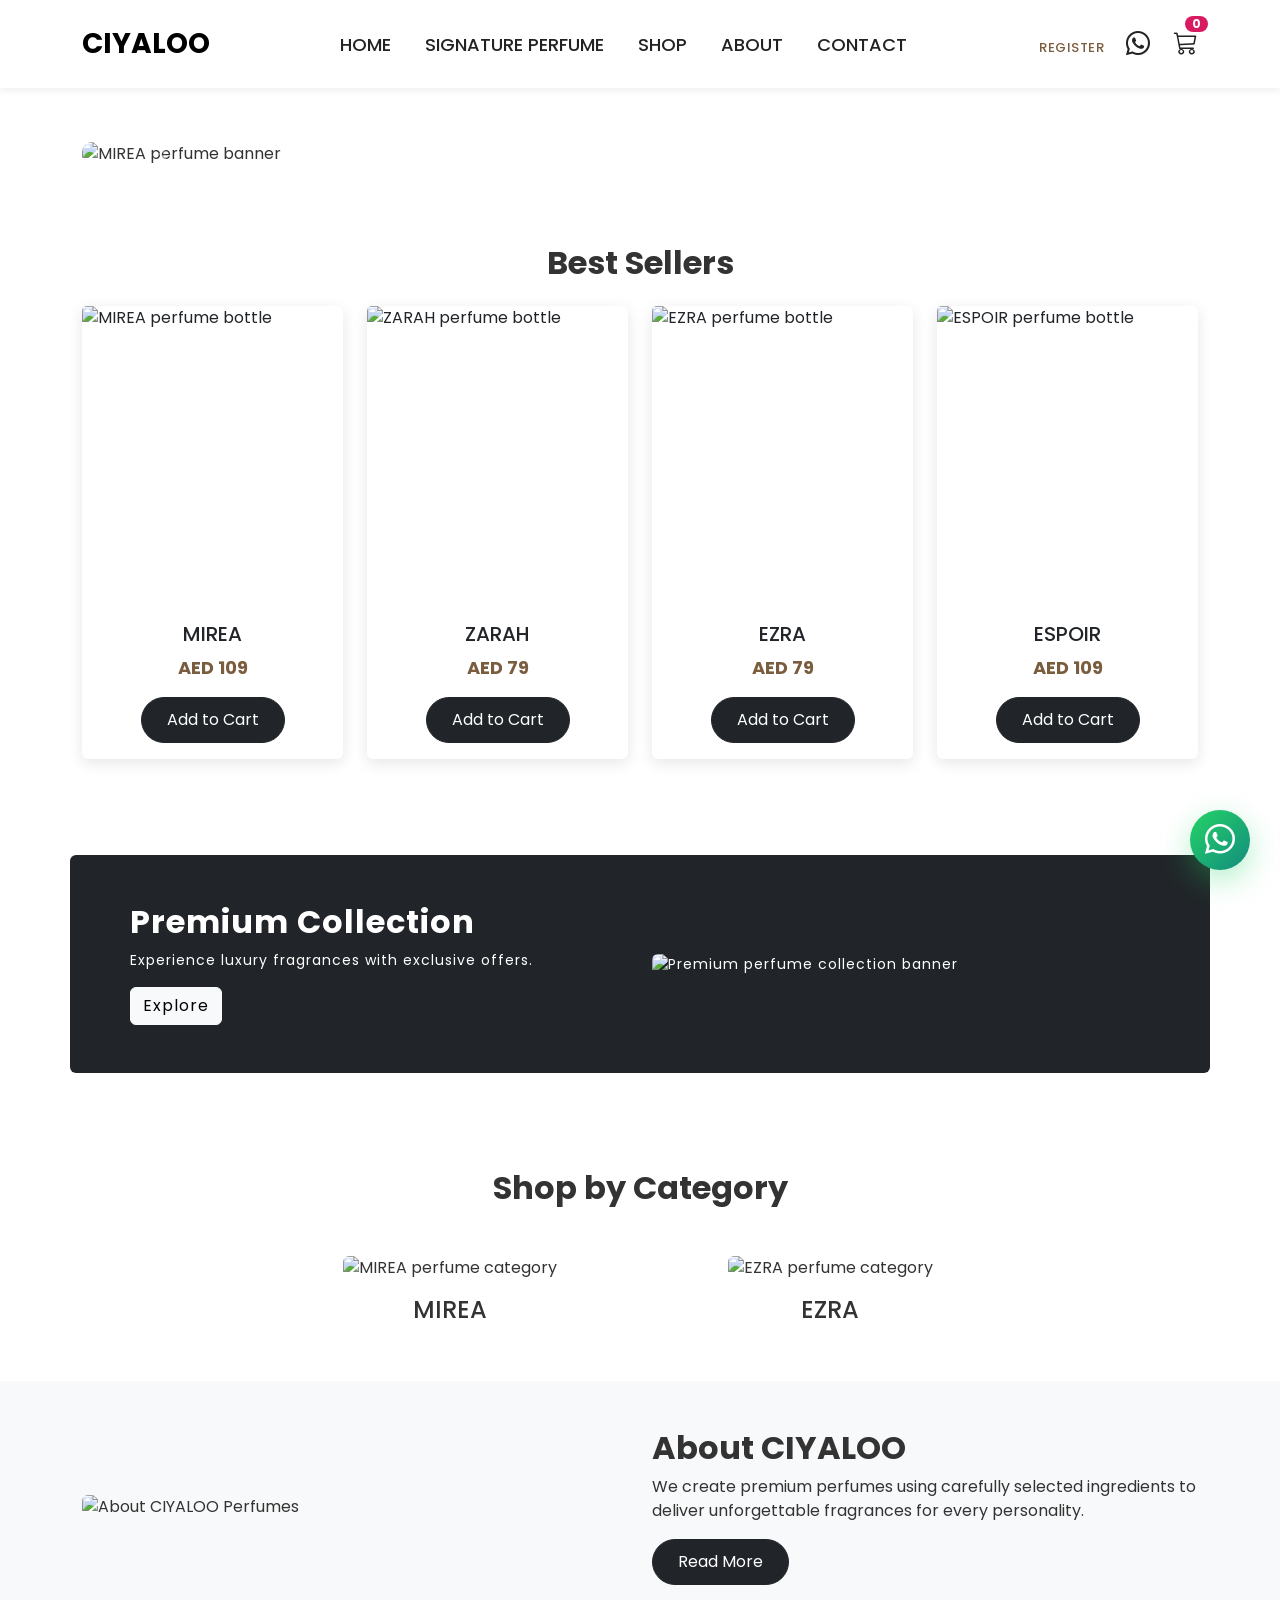
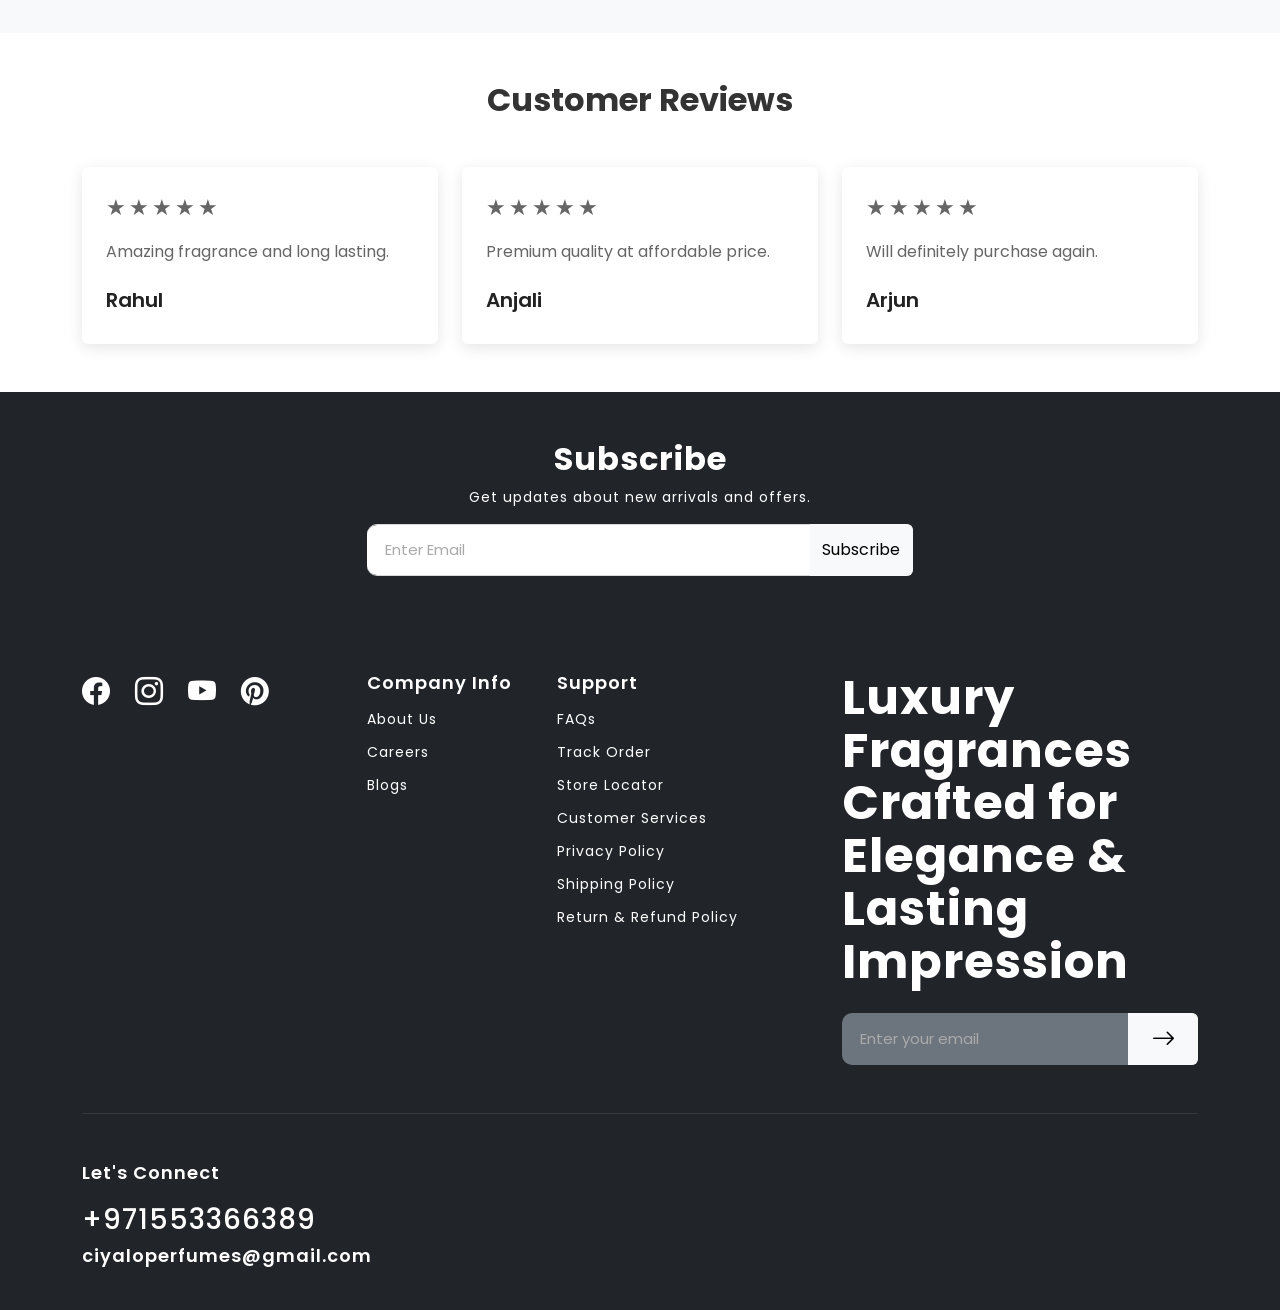
==== index.html @ dbf2726a "Add files via upload" ====
<!DOCTYPE html>
<html lang="en">
<head>
<meta charset="UTF-8">
<meta name="viewport" content="width=device-width, initial-scale=1.0">
<meta name="description" content="CIYALOO premium perfumes—signature fragrances, best sellers, and shop collections online."/>
<title>CIYALOO Website</title>
<link rel="icon" href="favicon.ico">
<link href="https://cdn.jsdelivr.net/npm/bootstrap@5.3.3/dist/css/bootstrap.min.css" rel="stylesheet">
<link rel="stylesheet" href="style.css">
<link rel="stylesheet" href="https://cdn.jsdelivr.net/npm/bootstrap-icons@1.11.3/font/bootstrap-icons.min.css">
</head>
<body>

<!-- Navbar -->
<nav class="navbar navbar-expand-lg bg-white">
    <div class="container">
        <a class="navbar-brand" href="index.html">CIYALOO</a>
        <button class="navbar-toggler" data-bs-toggle="collapse" data-bs-target="#menu" aria-controls="menu" aria-expanded="false" aria-label="Toggle navigation">
            <span class="navbar-toggler-icon"></span>
        </button>
        <div class="collapse navbar-collapse" id="menu">
            <ul class="navbar-nav mx-auto">
                <li class="nav-item"><a class="nav-link" href="#">HOME</a></li>
                <li class="nav-item"><a class="nav-link" href="signature.html">SIGNATURE PERFUME</a></li>
                <li class="nav-item"><a class="nav-link" href="shop.html">SHOP</a></li>
                <li class="nav-item"><a class="nav-link" href="about.html">ABOUT</a></li>
                <li class="nav-item"><a class="nav-link" href="contact.html">CONTACT</a></li>
            </ul>
            <div class="nav-icons">
                <a href="register.html" class="cart-link" aria-label="Register" style="margin-left: 18px; color: #7A5C3E; text-decoration: none; font-size: 13px; font-weight: 500; letter-spacing: 0.5px; text-transform: uppercase;">Register</a>
                <a href="https://wa.me/971553366389?text=Hello%20I%20would%20like%20to%20know%20more." target="_blank" rel="noopener noreferrer" class="cart-link" aria-label="WhatsApp" style="margin-left: 18px; color: #25D366; text-decoration: none;">
                    <i class="bi bi-whatsapp" style="font-size: 24px;"></i>
                </a>
                <a href="cart.html" class="cart-link" aria-label="Cart">
                    <i class="bi bi-cart3"></i>
                    <span class="cart-badge">0</span>
                </a>
            </div>
        </div>
    </div>
</nav>

<!-- Hero Carousel -->
<section class="container mt-4">
    <div id="carouselExampleIndicators" class="carousel slide" data-bs-ride="carousel">
        <div class="carousel-indicators">
            <button type="button" data-bs-target="#carouselExampleIndicators" data-bs-slide-to="0" class="active" aria-current="true" aria-label="Slide 1"></button>
            <button type="button" data-bs-target="#carouselExampleIndicators" data-bs-slide-to="1" aria-label="Slide 2"></button>
            <button type="button" data-bs-target="#carouselExampleIndicators" data-bs-slide-to="2" aria-label="Slide 3"></button>
            <button type="button" data-bs-target="#carouselExampleIndicators" data-bs-slide-to="3" aria-label="Slide 4"></button>
            <button type="button" data-bs-target="#carouselExampleIndicators" data-bs-slide-to="4" aria-label="Slide 5"></button>
        </div>
        <div class="carousel-inner">
            <div class="carousel-item active">
                <img src="css/img/mireabanner.png" class="d-block w-100" alt="MIREA perfume banner">
            </div>
            <div class="carousel-item">
                <img src="css/img/bannerone.jpeg" class="d-block w-100" alt="CIYALOO perfume banner 1">
            </div>
            <div class="carousel-item">
                <img src="css/img/bannertwo.png" class="d-block w-100" alt="CIYALOO perfume banner 2">
            </div>
            <div class="carousel-item">
                <img src="css/img/bannerthree.jpeg" class="d-block w-100" alt="CIYALOO perfume banner 3">
            </div>
            <div class="carousel-item">
                <img src="css/img/banner3.jpeg" class="d-block w-100" alt="CIYALOO perfume banner 4">
            </div>
        </div>
        <button class="carousel-control-prev" type="button" data-bs-target="#carouselExampleIndicators" data-bs-slide="prev">
            <span class="carousel-control-prev-icon" aria-hidden="true"></span>
            <span class="visually-hidden">Previous</span>
        </button>
        <button class="carousel-control-next" type="button" data-bs-target="#carouselExampleIndicators" data-bs-slide="next">
            <span class="carousel-control-next-icon" aria-hidden="true"></span>
            <span class="visually-hidden">Next</span>
        </button>
    </div>
</section>

<!-- Best Sellers -->
<section class="container py-5">
    <h2 class="text-center mb-4">Best Sellers</h2>
    <div class="row g-4">
        <div class="col-md-3">
            <div class="card h-100">
                <img src="css/img/mirea.png" class="card-img-top" alt="MIREA perfume bottle" loading="lazy">
                <div class="card-body text-center">
                    <h5>MIREA</h5>
                    <p class="product-price">AED 109</p>
                    <a href="cart.html" class="btn btn-dark" onclick="addToCart({name:'MIREA', price:109, image:'css/img/mirea.png'}); return true;">Add to Cart</a>
                </div>
            </div>
        </div>
        <div class="col-md-3">
            <div class="card h-100">
                <img src="css/img/zarah.png" class="card-img-top" alt="ZARAH perfume bottle" loading="lazy">
                <div class="card-body text-center">
                    <h5>ZARAH</h5>
                    <p class="product-price">AED 79</p>
                    <a href="cart.html" class="btn btn-dark" onclick="addToCart({name:'ZARAH', price:79, image:'css/img/zarah.png'}); return true;">Add to Cart</a>
                </div>
            </div>
        </div>
        <div class="col-md-3">
            <div class="card h-100">
                <img src="css/img/ezraa.jpeg" class="card-img-top" alt="EZRA perfume bottle" loading="lazy">
                <div class="card-body text-center">
                    <h5>EZRA</h5>
                    <p class="product-price">AED 79</p>
                    <a href="cart.html" class="btn btn-dark" onclick="addToCart({name:'EZRA', price:79, image:'css/img/ezraa.jpeg'}); return true;">Add to Cart</a>
                </div>
            </div>
        </div>
        <div class="col-md-3">
            <div class="card h-100">
                <img src="css/img/espoir.png" class="card-img-top" alt="ESPOIR perfume bottle" loading="lazy">
                <div class="card-body text-center">
                    <h5>ESPOIR</h5>
                    <p class="product-price">AED 109</p>
                    <a href="cart.html" class="btn btn-dark" onclick="addToCart({name:'ESPOIR', price:109, image:'css/img/espoir.png'}); return true;">Add to Cart</a>
                </div>
            </div>
        </div>
    </div>
</section>

<!-- Promotional Banner -->
<section class="container py-5">
    <div class="row bg-dark text-white rounded align-items-center p-4 p-md-5">
        <div class="col-lg-6 mb-3 mb-lg-0">
            <h2>Premium Collection</h2>
            <p>Experience luxury fragrances with exclusive offers.</p>
            <a href="shop.html" class="btn btn-light">Explore</a>
        </div>
        <div class="col-lg-6">
            <img src="css/img/bannerone.jpeg" class="img-fluid rounded" alt="Premium perfume collection banner" loading="lazy">
        </div>
    </div>
</section>

<!-- Shop Category -->
<section class="container py-5">
    <h2 class="text-center mb-5">Shop by Category</h2>
    <div class="row g-4 justify-content-center">
        <div class="col-md-4 col-6">
            <div class="text-center">
                <img src="css/img/MIREA01.png" class="img-fluid rounded" alt="MIREA perfume category" loading="lazy">
                <h4 class="mt-3">MIREA</h4>
            </div>
        </div>
        <div class="col-md-4 col-6">
            <div class="text-center">
                <img src="css/img/ezrabanner.png" class="img-fluid rounded" alt="EZRA perfume category" loading="lazy">
                <h4 class="mt-3">EZRA</h4>
            </div>
        </div>
    </div>
</section>

<!-- About -->
<section class="bg-light py-5">
    <div class="container">
        <div class="row align-items-center">
            <div class="col-lg-6 mb-4 mb-lg-0">
                <img src="css/img/aboutus.png" class="img-fluid rounded" alt="About CIYALOO Perfumes">
            </div>
            <div class="col-lg-6">
                <h2>About CIYALOO</h2>
                <p>We create premium perfumes using carefully selected ingredients to deliver unforgettable fragrances for every personality.</p>
                <a href="about.html" class="btn btn-dark">Read More</a>
            </div>
        </div>
    </div>
</section>

<!-- Reviews -->
<section class="container py-5">
    <h2 class="text-center mb-5">Customer Reviews</h2>
    <div class="row g-4">
        <div class="col-md-4">
            <div class="card p-4 h-100">
                <p class="stars" aria-label="5 stars">★★★★★</p>
                <p class="mt-3">Amazing fragrance and long lasting.</p>
                <h5 class="review-author">Rahul</h5>
            </div>
        </div>
        <div class="col-md-4">
            <div class="card p-4 h-100">
                <p class="stars" aria-label="5 stars">★★★★★</p>
                <p class="mt-3">Premium quality at affordable price.</p>
                <h5 class="review-author">Anjali</h5>
            </div>
        </div>
        <div class="col-md-4">
            <div class="card p-4 h-100">
                <p class="stars" aria-label="5 stars">★★★★★</p>
                <p class="mt-3">Will definitely purchase again.</p>
                <h5 class="review-author">Arjun</h5>
            </div>
        </div>
    </div>
</section>

<!-- Newsletter -->
<section class="bg-dark text-white py-5">
    <div class="container text-center">
        <h2>Subscribe</h2>
        <p>Get updates about new arrivals and offers.</p>
        <div class="row justify-content-center">
            <div class="col-md-6">
                <div class="input-group">
                    <input type="email" class="form-control" placeholder="Enter Email" aria-label="Email for newsletter">
                    <button class="btn btn-light" type="button">Subscribe</button>
                </div>
            </div>
        </div>
    </div>
</section>

<!-- Footer -->
<footer class="bg-dark text-white pt-5 pb-4">
    <div class="container">
      <div class="row">
        <div class="col-lg-3 mb-4">
          <div class="fs-3">
            <i class="bi bi-facebook me-3"></i>
            <i class="bi bi-instagram me-3"></i>
            <i class="bi bi-youtube me-3"></i>
            <i class="bi bi-pinterest"></i>
          </div>
        </div>

        <div class="col-lg-2 mb-4">
          <h4 class="mb-3">Company Info</h4>
          <ul class="list-unstyled">
            <li><a href="about.html" class="footer-link">About Us</a></li>
            <li><a href="#" class="footer-link">Careers</a></li>
            <li><a href="#" class="footer-link">Blogs</a></li>
          </ul>
        </div>

        <div class="col-lg-3 mb-4">
          <h4 class="mb-3">Support</h4>
          <ul class="list-unstyled">
            <li><a href="#" class="footer-link">FAQs</a></li>
            <li><a href="#" class="footer-link">Track Order</a></li>
            <li><a href="#" class="footer-link">Store Locator</a></li>
            <li><a href="#" class="footer-link">Customer Services</a></li>
            <li><a href="#" class="footer-link">Privacy Policy</a></li>
            <li><a href="#" class="footer-link">Shipping Policy</a></li>
            <li><a href="#" class="footer-link">Return & Refund Policy</a></li>
          </ul>
        </div>

        <div class="col-lg-4">
          <h1 class="fw-bold mb-4">Luxury Fragrances<br>Crafted for Elegance & Lasting Impression</h1>
          <div class="input-group">
            <input type="email" class="form-control bg-secondary border-0 text-white" placeholder="Enter your email">
            <button class="btn btn-light"><i class="bi bi-arrow-right"></i></button>
          </div>
        </div>
      </div>

      <hr class="border-secondary my-5">
      <div class="row">
        <div class="col-lg-6">
          <h4>Let's Connect</h4>
          <h3 class="mt-3">+971553366389</h3>
          <h4>ciyaloperfumes@gmail.com</h4>
        </div>
      </div>

    </div>
  </footer>
  <!-- Floating WhatsApp Button -->
<a href="https://wa.me/971553366389?text=Hello%20I%20would%20like%20to%20know%20more." target="_blank" rel="noopener noreferrer" class="whatsapp-float" aria-label="Chat on WhatsApp">
    <i class="bi bi-whatsapp"></i>
</a>

<script src="https://cdn.jsdelivr.net/npm/bootstrap@5.3.3/dist/js/bootstrap.bundle.min.js"></script>
<script src="cart.js"></script>
</body>
</html>
---- style.css ----
/* Google Font */

@import url('https://fonts.googleapis.com/css2?family=Playfair+Display:wght@500;600&family=Inter:wght@300;400;500;600&family=Poppins:wght@300;400;500;600;700&display=swap');

*{
    margin:0;
    padding:0;
    box-sizing:border-box;
    font-family:'Poppins',sans-serif;
}

body{
    background:#ffffff;
    color:#333;
    overflow-x: hidden;
}

/* Top Bar */

.bg-dark{
    letter-spacing:1px;
    font-size:14px;
}

/* Navbar */

/* Navbar */
.navbar{
    background: #fff;
    padding: 18px 40px;
    box-shadow: 0 2px 8px rgba(0,0,0,0.08);
}

/* Logo */
.navbar-brand{
    font-size: 28px;
    font-weight: 700;
    color: #000;
}

/* Navigation Links */
.navbar-nav{
    gap: 18px;
}

.nav-link{
    color: #222 !important;
    font-size: 18px;
    font-weight: 500;
    text-transform: uppercase;
    transition: 0.3s;
}

.nav-link:hover{
    color: #d81b60 !important;
}

.nav-link.active{
    color: #d81b60 !important;
}

/* Navbar Icons */
.nav-icons i{
    font-size: 24px;
    color: #222;
    cursor: pointer;
    transition: 0.3s;
}

.nav-icons i:hover{
    color: #d81b60;
}

.cart-link{
    position: relative;
    display: inline-flex;
    align-items: center;
    margin-left: 20px;
    color: #222;
    text-decoration: none;
}

.cart-link i{
    margin: 0;
}

.cart-badge{
    position: absolute;
    top: -10px;
    right: -10px;
    background: #d81b60;
    color: #fff;
    border-radius: 999px;
    font-size: 12px;
    padding: 2px 7px;
    line-height: 1;
    font-weight: 700;
}


/* Hero */

section{
    padding-top:30px;
    padding-bottom:30px;
}

.display-4{
    font-weight:700;
}

.btn-dark{
    border-radius:30px;
    padding:10px 25px;
}

.btn-dark:hover{
    transform:scale(1.05);
    transition:.3s;
}

/* Cards */

.card{
    border:none;
    box-shadow:0 4px 15px rgba(0,0,0,.1);
    transition:.3s;
}

.card:hover{
    transform:translateY(-8px);
}

.card img{
    height:300px;
    object-fit:cover;
}

.card-title{
    font-weight:600;
}

.card-body p{
    font-size:18px;
    font-weight:bold;
}

.card-body .product-price {
    font-size: 18px;
    font-weight: 700;
    color: #7A5C3E;
}

/* Banner */

.bg-dark.rounded{
    overflow:hidden;
}

/* Categories */

section img{
    width:100%;
    border-radius:10px;
}

h2{
    font-weight:700;
}

/* Reviews */
.stars {
    font-size: 22px;
    color: #f4b400;
    letter-spacing: 3px;
    margin: 0;
}

.review-author {
    font-weight: 600;
    color: #222;
    margin-top: 8px;
}

/* About */

.bg-light{
    background:#f8f9fa !important;
}

/* Reviews */

.card p{
    color:#666;
}

/* Newsletter */

input[type=email]{
    max-width:500px;
}

/* Footer */

footer{
    background:#1b1b1b;
}

.footer-link{
    color:#fff;
    text-decoration:none;
    display:block;
    margin-bottom:12px;
    transition:.3s;
    font-size: 14px;
}

.footer-link:hover{
    color:#d4af37;
}

footer h1{
    font-size:48px;
    line-height:1.1;
}

footer input{
    height:60px;
    background:#2a2a2a !important;
    color:#fff !important;
}

footer input::placeholder{
    color:#bfbfbf;
}

footer .btn{
    width:70px;
    font-size:24px;
}

footer i{
    cursor:pointer;
    transition:.3s;
}

footer i:hover{
    color:#d4af37;
}

footer h4 {
    font-size: 18px;
    font-weight: 600;
    margin-bottom: 20px !important;
}

.footer-tagline {
    font-size: 36px !important;
    line-height: 1.2 !important;
}

@media(max-width:768px){

footer h1{
    font-size:30px;
}

}

/* Auth Pages Dark Theme */

.auth-page{
    background-color: #1e1e22;
    color: #e0e0e0;
    font-family: 'Poppins', sans-serif;
    min-height: 100vh;
    display: flex;
    flex-direction: column;
}

.auth-page .navbar{
    background: #252529;
    padding: 16px 0;
    box-shadow: none;
    border-bottom: 1px solid #333;
}

.auth-page .navbar-brand{
    font-size: 24px;
    font-weight: 700;
    color: #fff !important;
    letter-spacing: 1px;
}

.auth-page .nav-link{
    color: #bbb !important;
    font-size: 14px;
    font-weight: 500;
    letter-spacing: 0.5px;
    padding: 8px 16px;
    border-radius: 8px;
    transition: all 0.3s ease;
}

.auth-page .nav-link:hover{
    color: #1FD5C1 !important;
    background: rgba(31, 213, 193, 0.08);
}

.auth-page .nav-link.active{
    color: #1FD5C1 !important;
    background: rgba(31, 213, 193, 0.12);
}

.auth-main{
    flex: 1;
    display: flex;
    align-items: center;
    justify-content: center;
    padding: 60px 20px;
}

.auth-card{
    background: #252529;
    border-radius: 18px;
    padding: 40px;
    width: 100%;
    max-width: 440px;
    box-shadow: 0 10px 40px rgba(0,0,0,0.3);
    border: 1px solid #333;
}

.auth-card h2{
    font-size: 28px;
    font-weight: 600;
    color: #fff;
    margin-bottom: 8px;
}

.auth-subtitle{
    font-size: 14px;
    color: #999;
    margin-bottom: 28px;
    font-weight: 300;
}

.auth-form .form-label{
    font-size: 13px;
    font-weight: 500;
    color: #bbb;
    margin-bottom: 8px;
    letter-spacing: 0.3px;
}

.auth-form .form-control{
    background: #1e1e22;
    border: 1px solid #333;
    color: #fff;
    border-radius: 10px;
    padding: 12px 16px;
    font-size: 14px;
    transition: all 0.3s ease;
}

.auth-form .form-control:focus{
    background: #1e1e22;
    border-color: #1FD5C1;
    box-shadow: 0 0 0 3px rgba(31, 213, 193, 0.15);
    color: #fff;
}

.auth-form .form-control::placeholder{
    color: #666;
}

.auth-form .form-check-input{
    background: #1e1e22;
    border: 1px solid #333;
}

.auth-form .form-check-input:checked{
    background: #1FD5C1;
    border-color: #1FD5C1;
}

.auth-form .form-check-label{
    font-size: 13px;
    color: #bbb;
}

.auth-link{
    color: #1FD5C1;
    text-decoration: none;
    font-size: 13px;
    font-weight: 500;
    transition: color 0.3s ease;
}

.auth-link:hover{
    color: #17b3a5;
    color: #1FD5C1;
}

.auth-btn{
    display: block;
    width: 100%;
    padding: 14px;
    background: #1FD5C1;
    color: #1e1e22;
    border: none;
    border-radius: 10px;
    font-family: 'Poppins', sans-serif;
    font-size: 15px;
    font-weight: 600;
    letter-spacing: 0.5px;
    text-align: center;
    text-decoration: none;
    transition: all 0.3s ease;
    margin-top: 20px;
}

.auth-btn:hover{
    background: #17b3a5;
    color: #1e1e22;
    transform: translateY(-1px);
    box-shadow: 0 4px 15px rgba(31, 213, 193, 0.3);
}

.auth-divider{
    display: flex;
    align-items: center;
    margin: 24px 0;
    color: #555;
    font-size: 12px;
    text-transform: uppercase;
    letter-spacing: 1px;
}

.auth-divider::before,
.auth-divider::after{
    content: '';
    flex: 1;
    height: 1px;
    background: #333;
}

.auth-divider span{
    padding: 0 16px;
}

.verify-box{
    background: #1e1e22;
    border: 1px solid #333;
    border-radius: 10px;
    padding: 16px;
    display: flex;
    align-items: center;
    gap: 12px;
    margin-bottom: 20px;
}

.verify-box input[type="checkbox"]{
    width: 20px;
    height: 20px;
    accent-color: #1FD5C1;
    cursor: pointer;
    flex-shrink: 0;
}

.verify-box label{
    font-size: 13px;
    color: #ccc;
    cursor: pointer;
    margin: 0;
}

.verify-loading{
    font-size: 11px;
    color: #777;
    margin-top: 6px;
    padding-left: 32px;
}

.auth-footer{
    background: #1e1e22;
    padding: 20px 0;
    text-align: center;
    border-top: 1px solid #333;
}

.auth-footer p{
    font-size: 13px;
    color: #666;
    margin: 0;
}

.auth-footer a{
    color: #1FD5C1;
    text-decoration: none;
    transition: color 0.3s ease;
}

.auth-footer a:hover{
    color: #17b3a5;
}

@media (max-width: 576px) {
    .auth-card{
        padding: 28px 24px;
    }

    .auth-card h2{
        font-size: 24px;
    }
}

/* ======================
   PAGE
====================== */

:root{
    --primary:#7A5C3E;
    --gold:#C5B37A;
    --gold-hover:#B29F64;
    --text:#222;
    --gray:#777;
    --border:#D8D8D8;
    --white:#fff;
}

.register-page{
    font-family:'Poppins',sans-serif;
    background:#fff;
    color:var(--text);
    min-height:100vh;
    display:flex;
    flex-direction:column;
}

/* ======================
   NAVBAR
====================== */

.register-page .navbar{
    background:#fff;
    padding:18px 0;
    border-bottom:1px solid #f2f2f2;
}

.register-page .navbar-brand{
    font-family:'Playfair Display',serif;
    font-size:28px;
    letter-spacing:3px;
    color:var(--primary);
}

.register-page .nav-link{
    color:#666;
    font-size:14px;
    letter-spacing:1px;
    margin:0 15px;
}

.register-page .nav-link:hover,
.register-page .nav-link.active{
    color:var(--primary);
}

/* ==========================
   REGISTER PAGE - CIYALOO
   ========================== */

.login-text{
    font-size:14px;
    color:#777;
    margin:0;
}

/* ==========================
   NAVBAR
   ========================== */

.register-page .navbar{
    background:#ffffff;
    border-bottom:1px solid #ececec;
    padding:16px 0;
}

.register-page .navbar-brand{
    font-family:'Playfair Display',serif;
    font-size:30px;
    font-weight:700;
    color:#111;
    letter-spacing:2px;
}

.register-page .navbar-brand:hover{
    color:#111;
}

.register-page .nav-link{
    color:#555;
    font-weight:500;
    margin:0 12px;
    transition:.3s;
}

.register-page .nav-link:hover,
.register-page .nav-link.active{
    color:#b8860b;
}

/* ==========================
   MAIN
========================== */

.register-main{
    flex:1;
    display:flex;
    justify-content:center;
    align-items:center;
    padding:40px 20px;
    background:#4f6ef7;
}

/* ==========================
   REGISTER CARD / SPLIT
   ========================== */

.register-card{
    width:100%;
    max-width:1000px;
    background:#fff;
    border-radius:16px;
    box-shadow:0 10px 35px rgba(0,0,0,.12);
    overflow:hidden;
}

.register-split{
    display:grid;
    grid-template-columns:1fr 1.1fr;
}

/* ==========================
    FORM
   ========================== */

.form-label{
    font-size:14px;
    font-weight:600;
    margin-bottom:8px;
    color:#444;
}

.form-control,
.form-select{
    height:52px;
    border-radius:10px;
    border:1px solid #d9d9d9;
    font-size:15px;
    padding:0 18px;
    transition:.3s;
    box-shadow:none;
}

.form-control:focus,
.form-select:focus{
    border-color:#b8860b;
    box-shadow:0 0 0 .18rem rgba(184,134,11,.15);
}

.form-control::placeholder{
    color:#aaa;
}

/* ==========================
   CHECKBOX
========================== */

.form-check{
    display:flex;
    align-items:center;
    gap:10px;
}

.form-check-input{
    width:18px;
    height:18px;
    cursor:pointer;
}

.form-check-input:checked{
    background:#b8860b;
    border-color:#b8860b;
}

.form-check-label{
    font-size:14px;
    color:#666;
}

/* ==========================
   LINKS
========================== */

.register-link{
    color:#b8860b;
    text-decoration:none;
    font-weight:600;
}

.register-link:hover{
    text-decoration:underline;
}

/* ==========================
   RESPONSIVE
   ========================== */

@media(max-width:768px){

    .navbar-nav{
        text-align:center;
        margin-top:15px;
    }

    .nav-link{
        margin:8px 0;
    }
}

@media(max-width:576px){

    .form-control{
        height:48px;
    }
}

/* ======================
   REGISTER UI UPDATES
   ====================== */

.input-group-text{
    background:#fff;
    border:1px solid #ddd;
    color:#b8860b;
    min-width:55px;
    justify-content:center;
}

.input-group .form-control{
    border-left:none;
}

.input-group .btn{
    border-left:none;
}

.divider{
    margin:30px 0;
    text-align:center;
    position:relative;
}

.divider::before{
    content:"";
    position:absolute;
    left:0;
    top:50%;
    width:100%;
    height:1px;
    background:#ddd;
}

.divider span{
    position:relative;
    background:#fff;
    padding:0 20px;
    color:#777;
}

.register-card{
    animation:fadeUp .8s ease;
}

@keyframes fadeUp{

    from{
        opacity:0;
        transform:translateY(40px);
    }

    to{
        opacity:1;
        transform:translateY(0);
    }

}

/* ==========================
   REGISTER SPLIT LAYOUT
   ========================== */

.register-split{
    max-width:1000px;
    display:grid;
    grid-template-columns:1fr 1.1fr;
    overflow:hidden;
    padding:0;
    animation:fadeUp .8s ease;
}

.register-image{
    position:relative;
    display:none;
    background:#111;
}

.register-image img{
    width:100%;
    height:100%;
    object-fit:cover;
    opacity:.85;
}

.register-image-overlay{
    position:absolute;
    inset:auto 0 0 0;
    padding:35px;
    color:#fff;
    background:linear-gradient(to top,rgba(0,0,0,.75),transparent);
}

.register-image-overlay h3{
    font-family:'Playfair Display',serif;
    font-weight:700;
    margin-bottom:8px;
}

.register-image-overlay p{
    font-size:14px;
    color:#e6e6e6;
    margin:0;
}

.register-form-side{
    padding:40px;
}

/* ==========================
   HEADER
   ========================== */

.register-header{
    text-align:center;
    margin-bottom:25px;
}

.register-title{
    font-family:'Playfair Display',serif;
    font-size:32px;
    font-weight:700;
    color:#111;
    margin:10px 0 6px;
}

.register-subtitle{
    color:#777;
    font-size:14px;
    margin:0;
}

/* ==========================
   BENEFITS CARD
   ========================== */

.benefits-card{
    background:linear-gradient(135deg,#fbf7ef,#f3ead8);
    border:1px solid #e7dcc4;
    border-radius:14px;
    padding:18px 20px;
    margin-bottom:24px;
}

.benefits-card h4{
    font-family:'Playfair Display',serif;
    font-size:18px;
    color:#8a6d3b;
    margin-bottom:12px;
}

.benefits-list{
    list-style:none;
    margin:0;
    padding:0;
}

.benefits-list li{
    font-size:13.5px;
    color:#5a4a2f;
    padding:5px 0;
    display:flex;
    align-items:center;
    gap:10px;
}

.benefits-list i{
    color:#b8860b;
    font-size:16px;
}

/* ==========================
   COUNTRY CODE SELECT
   ========================== */

.field-feedback{
    display:none;
    font-size:12px;
    color:#dc3545;
    margin-top:6px;
}

.country-code{
    max-width:120px;
    border-right:none;
    border-top-right-radius:0;
    border-bottom-right-radius:0;
}

/* ==========================
   PASSWORD STRENGTH METER
   ========================== */

.password-strength{
    width:100%;
    height:6px;
    background:#ececec;
    border-radius:20px;
    overflow:hidden;
}

.strength-bar{
    width:0;
    height:100%;
    border-radius:20px;
    background:#dc3545;
    transition:width .3s ease,background .3s ease;
}

/* pure-CSS strength hint based on length (visual only) */
#password:not(:placeholder-shown){
    /* placeholder for JS-free hint; strength handled via inline meter */
}

/* ==========================
   SECURE SSL BADGE
   ========================== */

.secure-box{
    margin-top:20px;
    text-align:center;
    color:#666;
    font-size:13px;
}

.secure-box i{
    color:#28a745;
    margin-right:6px;
}

/* ==========================
   SOCIAL LOGIN
   ========================== */

.social-login{
    display:flex;
    flex-direction:column;
    gap:12px;
}

.social-btn{
    border:1px solid #ddd;
    padding:12px;
    font-weight:600;
    background:#fff;
    transition:.3s;
}

.social-btn:hover{
    background:#111;
    color:#fff;
    border-color:#111;
}

.social-btn i{
    margin-right:10px;
}

/* ==========================
   FLOATING WHATSAPP BUTTON
   ========================== */

.whatsapp-float {
    position: fixed;
    bottom: 30px;
    right: 30px;
    width: 60px;
    height: 60px;
    background: linear-gradient(135deg, #25D366 0%, #128C7E 100%);
    color: #fff;
    border-radius: 50%;
    text-decoration: none;
    display: flex;
    align-items: center;
    justify-content: center;
    font-size: 28px;
    box-shadow: 0 10px 30px rgba(37, 211, 102, 0.35);
    z-index: 9999;
    cursor: pointer;
    transition: all 0.3s ease;
    animation: whatsappPulse 2.5s ease-in-out infinite;
}

.whatsapp-float:hover {
    transform: scale(1.08) translateY(-4px);
    box-shadow: 0 15px 40px rgba(37, 211, 102, 0.5);
    color: #fff;
}

.whatsapp-float i {
    font-size: 30px;
    line-height: 1;
}

@keyframes whatsappPulse {
    0%, 100% {
        transform: scale(1);
        box-shadow: 0 10px 30px rgba(37, 211, 102, 0.35);
    }
    50% {
        transform: scale(1.06);
        box-shadow: 0 12px 35px rgba(37, 211, 102, 0.5);
    }
}

@media (max-width: 576px) {
    .whatsapp-float {
        bottom: 20px;
        right: 20px;
        width: 52px;
        height: 52px;
        font-size: 24px;
    }
    .whatsapp-float i {
        font-size: 26px;
    }
}

/* ==========================
   RESPONSIVE - TABLET
   ========================== */
@media (max-width: 768px) {
    .navbar {
        padding: 12px 16px;
    }
    .navbar-brand {
        font-size: 22px;
    }
    .nav-link {
        font-size: 14px;
        text-align: center;
        padding: 8px 0 !important;
    }
    .navbar-nav {
        gap: 0;
        margin-top: 10px;
        width: 100%;
    }
    .navbar-nav .nav-item {
        width: 100%;
        text-align: center;
    }
    .nav-icons {
        display: flex;
        justify-content: center;
        align-items: center;
        margin-top: 10px;
        gap: 6px;
        flex-wrap: wrap;
    }
    .nav-icons .cart-link {
        margin-left: 12px;
    }
    footer h1 {
        font-size: 30px;
    }
    .footer-tagline {
        font-size: 24px !important;
    }
    footer .input-group {
        flex-wrap: nowrap;
    }
    .card img {
        height: 220px;
    }
}

/* ==========================
   RESPONSIVE - MOBILE
   ========================== */
@media (max-width: 576px) {
    .navbar {
        padding: 10px 12px;
    }
    .navbar-brand {
        font-size: 20px;
    }
    .nav-link {
        font-size: 13px;
    }
    .nav-icons .cart-link {
        margin-left: 8px;
    }
    .nav-icons i {
        font-size: 20px;
    }
    section {
        padding-top: 20px;
        padding-bottom: 20px;
    }
    h2 {
        font-size: 24px;
    }
    .card img {
        height: 200px;
    }
    .card-body h5 {
        font-size: 16px;
    }
    .btn-dark {
        padding: 8px 18px;
        font-size: 13px;
    }
    footer h4 {
        font-size: 16px;
    }
    footer .footer-link {
        font-size: 13px;
        margin-bottom: 8px;
    }
    .footer-tagline {
        font-size: 20px !important;
    }
    footer input {
        height: 50px;
    }
    footer .btn {
        width: 56px;
        font-size: 20px;
    }
}

/* ==========================
   RESPONSIVE - SMALL MOBILE
   ========================== */
@media (max-width: 400px) {
    .navbar-brand {
        font-size: 17px;
    }
    .card img {
        height: 160px;
    }
    .card-body {
        padding: 12px !important;
    }
    .card-body h5 {
        font-size: 14px;
    }
    .card-body .product-price {
        font-size: 15px;
    }
}
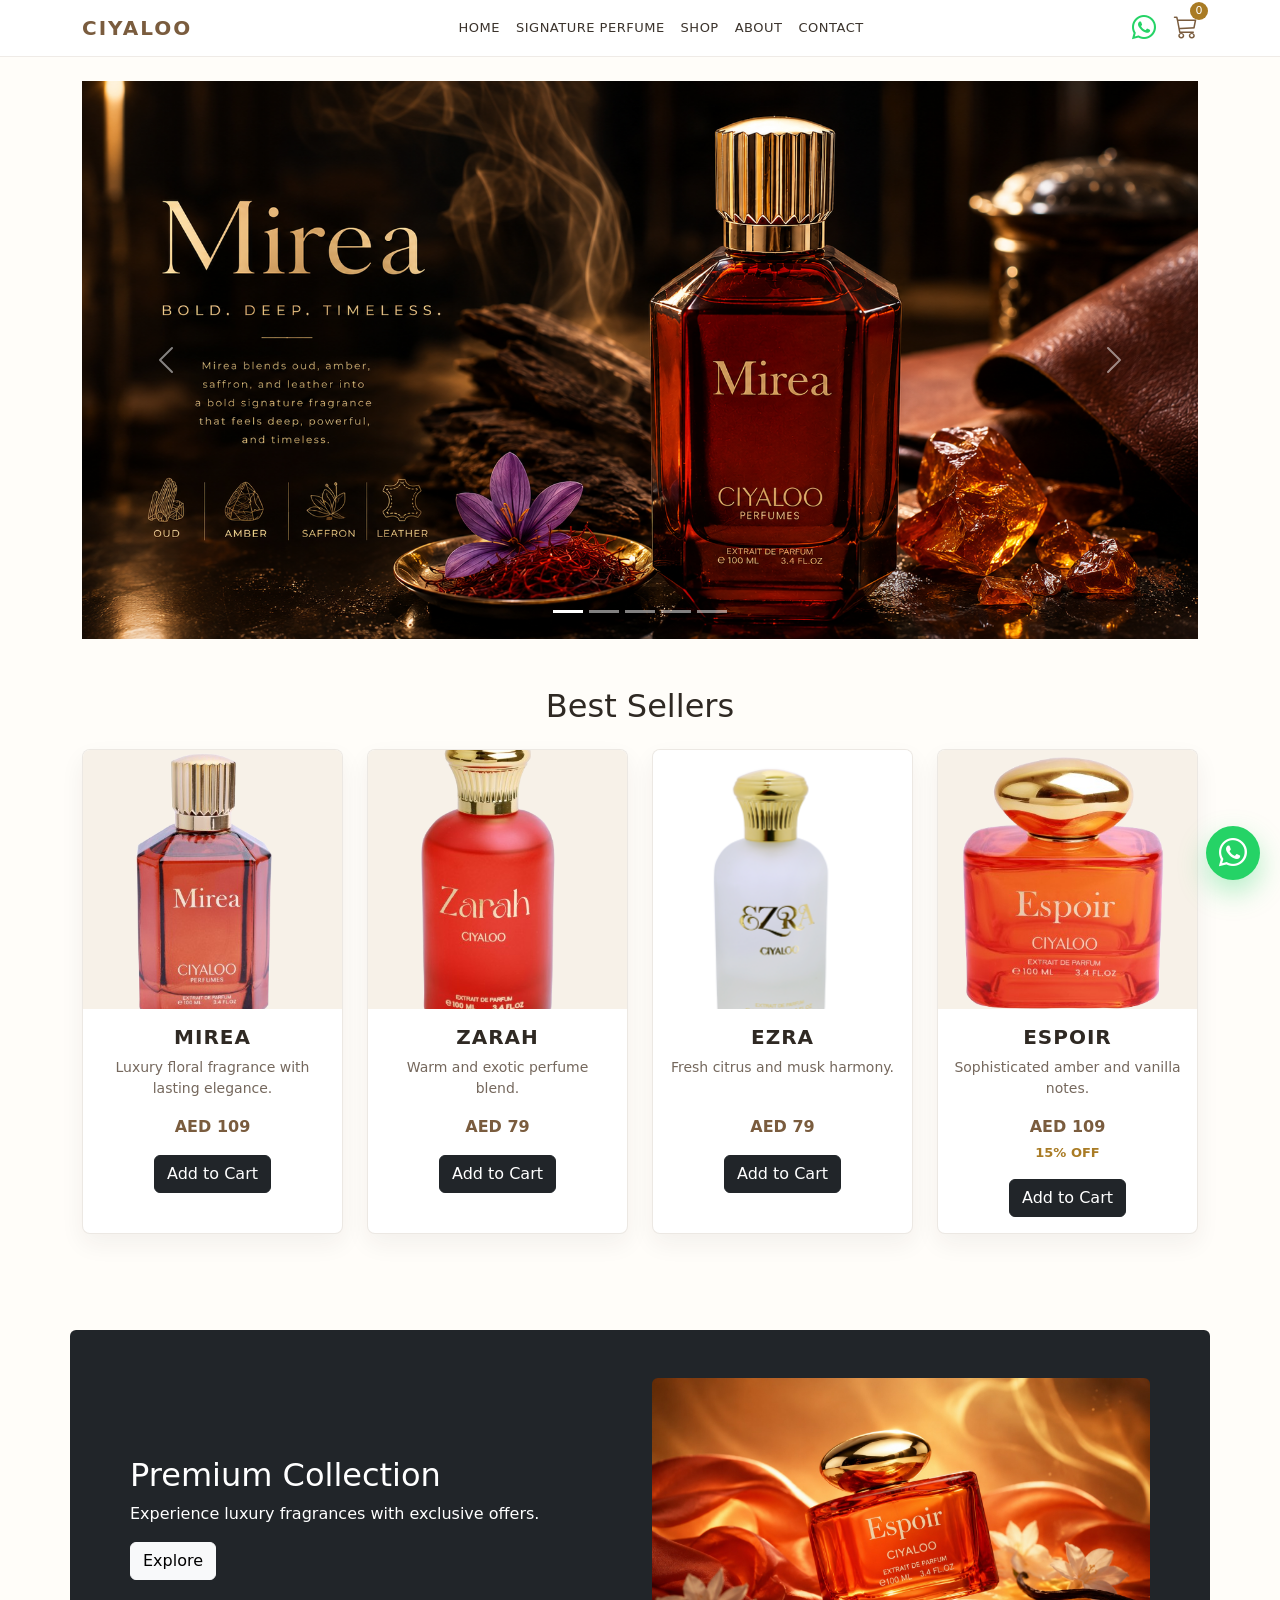
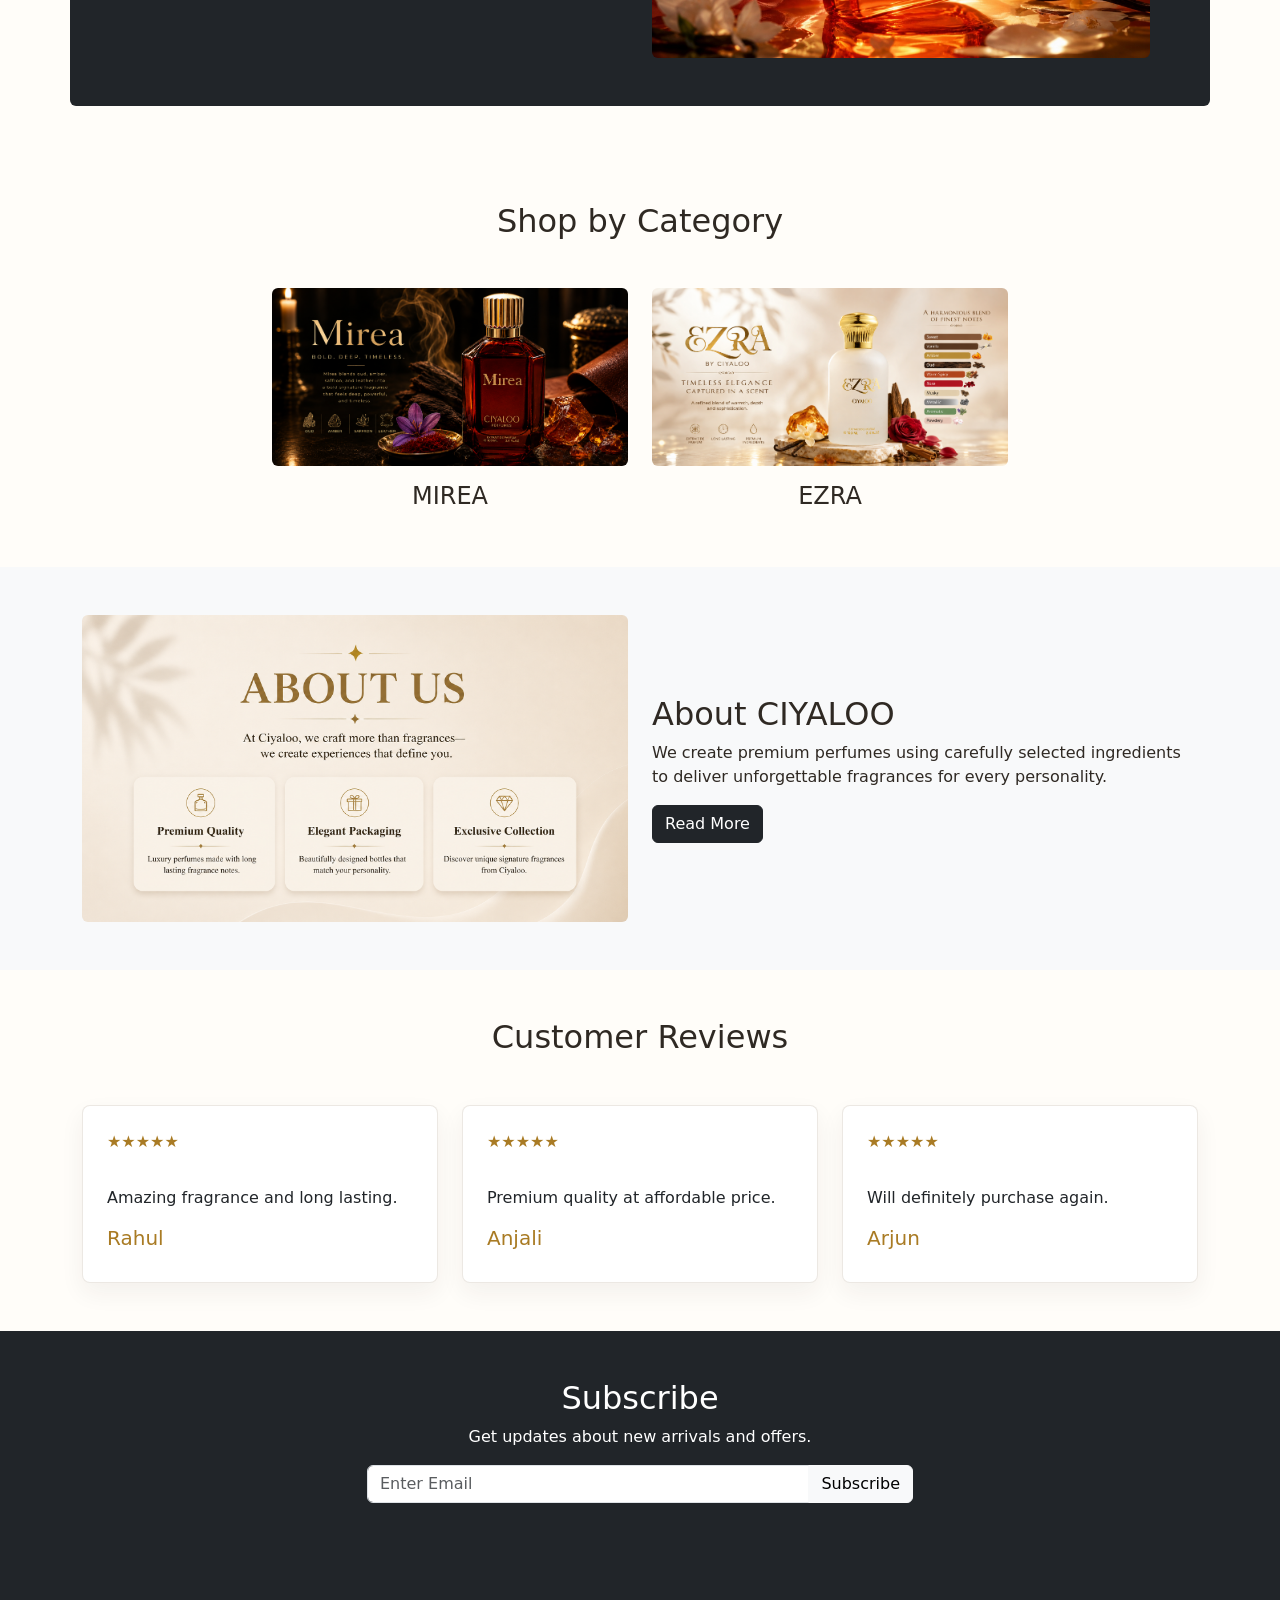
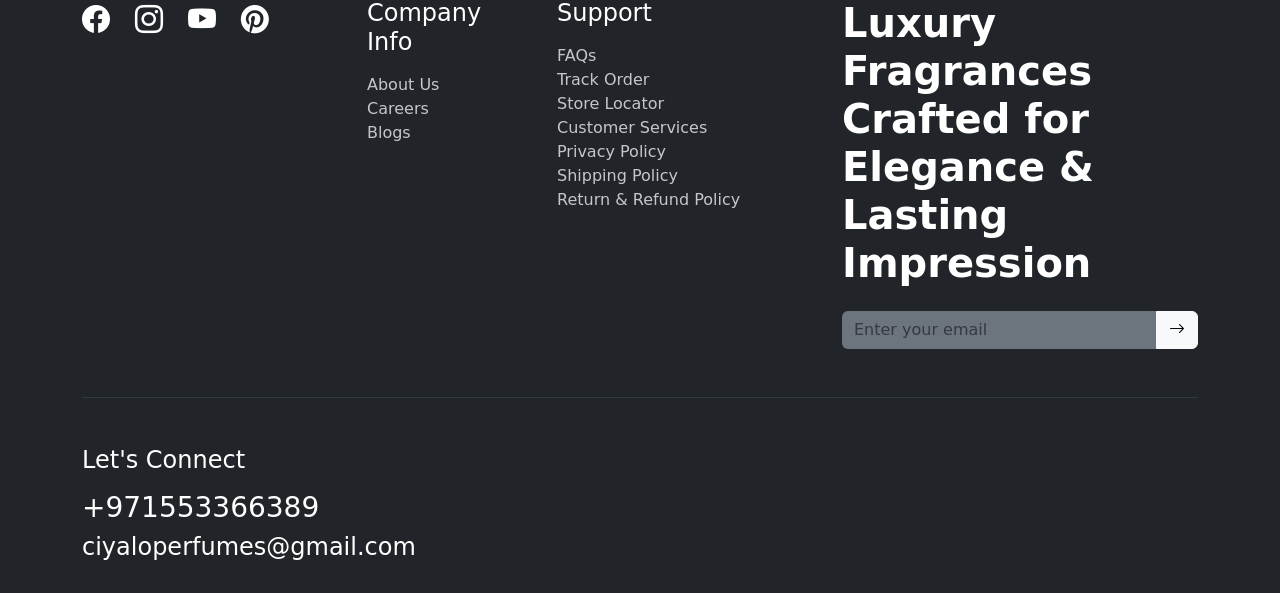
==== commit 63303d3b: "Fix storefront and admin flow" ====
--- a/index.html
+++ b/index.html
@@ -1,285 +1,382 @@
-<!DOCTYPE html>
+<!doctype html>
 <html lang="en">
-<head>
-<meta charset="UTF-8">
-<meta name="viewport" content="width=device-width, initial-scale=1.0">
-<meta name="description" content="CIYALOO premium perfumes—signature fragrances, best sellers, and shop collections online."/>
-<title>CIYALOO Website</title>
-<link rel="icon" href="favicon.ico">
-<link href="https://cdn.jsdelivr.net/npm/bootstrap@5.3.3/dist/css/bootstrap.min.css" rel="stylesheet">
-<link rel="stylesheet" href="style.css">
-<link rel="stylesheet" href="https://cdn.jsdelivr.net/npm/bootstrap-icons@1.11.3/font/bootstrap-icons.min.css">
-</head>
-<body>
-
-<!-- Navbar -->
-<nav class="navbar navbar-expand-lg bg-white">
-    <div class="container">
+  <head>
+    <meta charset="UTF-8" />
+    <meta name="viewport" content="width=device-width, initial-scale=1.0" />
+    <meta
+      name="description"
+      content="CIYALOO premium perfumes—signature fragrances, best sellers, and shop collections online."
+    />
+    <title>CIYALOO Website</title>
+    <link rel="icon" href="favicon.ico" />
+    <link
+      href="https://cdn.jsdelivr.net/npm/bootstrap@5.3.3/dist/css/bootstrap.min.css"
+      rel="stylesheet"
+    />
+    <link rel="stylesheet" href="style.css" />
+    <link
+      rel="stylesheet"
+      href="https://cdn.jsdelivr.net/npm/bootstrap-icons@1.11.3/font/bootstrap-icons.min.css"
+    />
+  </head>
+  <body>
+    <!-- Navbar -->
+    <nav class="navbar navbar-expand-lg bg-white">
+      <div class="container">
         <a class="navbar-brand" href="index.html">CIYALOO</a>
-        <button class="navbar-toggler" data-bs-toggle="collapse" data-bs-target="#menu" aria-controls="menu" aria-expanded="false" aria-label="Toggle navigation">
-            <span class="navbar-toggler-icon"></span>
+        <button
+          class="navbar-toggler"
+          data-bs-toggle="collapse"
+          data-bs-target="#menu"
+          aria-controls="menu"
+          aria-expanded="false"
+          aria-label="Toggle navigation"
+        >
+          <span class="navbar-toggler-icon"></span>
         </button>
         <div class="collapse navbar-collapse" id="menu">
-            <ul class="navbar-nav mx-auto">
-                <li class="nav-item"><a class="nav-link" href="#">HOME</a></li>
-                <li class="nav-item"><a class="nav-link" href="signature.html">SIGNATURE PERFUME</a></li>
-                <li class="nav-item"><a class="nav-link" href="shop.html">SHOP</a></li>
-                <li class="nav-item"><a class="nav-link" href="about.html">ABOUT</a></li>
-                <li class="nav-item"><a class="nav-link" href="contact.html">CONTACT</a></li>
-            </ul>
-            <div class="nav-icons">
-                <a href="register.html" class="cart-link" aria-label="Register" style="margin-left: 18px; color: #7A5C3E; text-decoration: none; font-size: 13px; font-weight: 500; letter-spacing: 0.5px; text-transform: uppercase;">Register</a>
-                <a href="https://wa.me/971553366389?text=Hello%20I%20would%20like%20to%20know%20more." target="_blank" rel="noopener noreferrer" class="cart-link" aria-label="WhatsApp" style="margin-left: 18px; color: #25D366; text-decoration: none;">
-                    <i class="bi bi-whatsapp" style="font-size: 24px;"></i>
-                </a>
-                <a href="cart.html" class="cart-link" aria-label="Cart">
-                    <i class="bi bi-cart3"></i>
-                    <span class="cart-badge">0</span>
-                </a>
-            </div>
-        </div>
-    </div>
-</nav>
-
-<!-- Hero Carousel -->
-<section class="container mt-4">
-    <div id="carouselExampleIndicators" class="carousel slide" data-bs-ride="carousel">
+          <ul class="navbar-nav mx-auto">
+            <li class="nav-item"><a class="nav-link" href="#">HOME</a></li>
+            <li class="nav-item">
+              <a class="nav-link" href="signature.html">SIGNATURE PERFUME</a>
+            </li>
+            <li class="nav-item">
+              <a class="nav-link" href="shop.html">SHOP</a>
+            </li>
+            <li class="nav-item">
+              <a class="nav-link" href="about.html">ABOUT</a>
+            </li>
+            <li class="nav-item">
+              <a class="nav-link" href="contact.html">CONTACT</a>
+            </li>
+          </ul>
+          <div class="nav-icons">
+            <a
+              href="https://wa.me/971553366389?text=Hello%20I%20would%20like%20to%20know%20more."
+              target="_blank"
+              rel="noopener noreferrer"
+              class="cart-link"
+              aria-label="WhatsApp"
+              style="margin-left: 18px; color: #25d366; text-decoration: none"
+            >
+              <i class="bi bi-whatsapp" style="font-size: 24px"></i>
+            </a>
+            <a href="cart.html" class="cart-link" aria-label="Cart">
+              <i class="bi bi-cart3"></i>
+              <span class="cart-badge">0</span>
+            </a>
+          </div>
+        </div>
+      </div>
+    </nav>
+
+    <!-- Hero Carousel -->
+    <section class="container mt-4">
+      <div
+        id="carouselExampleIndicators"
+        class="carousel slide"
+        data-bs-ride="carousel"
+      >
         <div class="carousel-indicators">
-            <button type="button" data-bs-target="#carouselExampleIndicators" data-bs-slide-to="0" class="active" aria-current="true" aria-label="Slide 1"></button>
-            <button type="button" data-bs-target="#carouselExampleIndicators" data-bs-slide-to="1" aria-label="Slide 2"></button>
-            <button type="button" data-bs-target="#carouselExampleIndicators" data-bs-slide-to="2" aria-label="Slide 3"></button>
-            <button type="button" data-bs-target="#carouselExampleIndicators" data-bs-slide-to="3" aria-label="Slide 4"></button>
-            <button type="button" data-bs-target="#carouselExampleIndicators" data-bs-slide-to="4" aria-label="Slide 5"></button>
+          <button
+            type="button"
+            data-bs-target="#carouselExampleIndicators"
+            data-bs-slide-to="0"
+            class="active"
+            aria-current="true"
+            aria-label="Slide 1"
+          ></button>
+          <button
+            type="button"
+            data-bs-target="#carouselExampleIndicators"
+            data-bs-slide-to="1"
+            aria-label="Slide 2"
+          ></button>
+          <button
+            type="button"
+            data-bs-target="#carouselExampleIndicators"
+            data-bs-slide-to="2"
+            aria-label="Slide 3"
+          ></button>
+          <button
+            type="button"
+            data-bs-target="#carouselExampleIndicators"
+            data-bs-slide-to="3"
+            aria-label="Slide 4"
+          ></button>
+          <button
+            type="button"
+            data-bs-target="#carouselExampleIndicators"
+            data-bs-slide-to="4"
+            aria-label="Slide 5"
+          ></button>
         </div>
         <div class="carousel-inner">
-            <div class="carousel-item active">
-                <img src="css/img/mireabanner.png" class="d-block w-100" alt="MIREA perfume banner">
-            </div>
-            <div class="carousel-item">
-                <img src="css/img/bannerone.jpeg" class="d-block w-100" alt="CIYALOO perfume banner 1">
-            </div>
-            <div class="carousel-item">
-                <img src="css/img/bannertwo.png" class="d-block w-100" alt="CIYALOO perfume banner 2">
-            </div>
-            <div class="carousel-item">
-                <img src="css/img/bannerthree.jpeg" class="d-block w-100" alt="CIYALOO perfume banner 3">
-            </div>
-            <div class="carousel-item">
-                <img src="css/img/banner3.jpeg" class="d-block w-100" alt="CIYALOO perfume banner 4">
-            </div>
-        </div>
-        <button class="carousel-control-prev" type="button" data-bs-target="#carouselExampleIndicators" data-bs-slide="prev">
-            <span class="carousel-control-prev-icon" aria-hidden="true"></span>
-            <span class="visually-hidden">Previous</span>
+          <div class="carousel-item active">
+            <img
+              src="mireabanner.png"
+              class="d-block w-100"
+              alt="MIREA perfume banner"
+            />
+          </div>
+          <div class="carousel-item">
+            <img
+              src="bannerone.jpeg"
+              class="d-block w-100"
+              alt="CIYALOO perfume banner 1"
+            />
+          </div>
+          <div class="carousel-item">
+            <img
+              src="bannertwo.png"
+              class="d-block w-100"
+              alt="CIYALOO perfume banner 2"
+            />
+          </div>
+          <div class="carousel-item">
+            <img
+              src="bannerthree.jpeg"
+              class="d-block w-100"
+              alt="CIYALOO perfume banner 3"
+            />
+          </div>
+          <div class="carousel-item">
+            <img
+              src="banner3.jpeg"
+              class="d-block w-100"
+              alt="CIYALOO perfume banner 4"
+            />
+          </div>
+        </div>
+        <button
+          class="carousel-control-prev"
+          type="button"
+          data-bs-target="#carouselExampleIndicators"
+          data-bs-slide="prev"
+        >
+          <span class="carousel-control-prev-icon" aria-hidden="true"></span>
+          <span class="visually-hidden">Previous</span>
         </button>
-        <button class="carousel-control-next" type="button" data-bs-target="#carouselExampleIndicators" data-bs-slide="next">
-            <span class="carousel-control-next-icon" aria-hidden="true"></span>
-            <span class="visually-hidden">Next</span>
+        <button
+          class="carousel-control-next"
+          type="button"
+          data-bs-target="#carouselExampleIndicators"
+          data-bs-slide="next"
+        >
+          <span class="carousel-control-next-icon" aria-hidden="true"></span>
+          <span class="visually-hidden">Next</span>
         </button>
-    </div>
-</section>
-
-<!-- Best Sellers -->
-<section class="container py-5">
-    <h2 class="text-center mb-4">Best Sellers</h2>
-    <div class="row g-4">
-        <div class="col-md-3">
-            <div class="card h-100">
-                <img src="css/img/mirea.png" class="card-img-top" alt="MIREA perfume bottle" loading="lazy">
-                <div class="card-body text-center">
-                    <h5>MIREA</h5>
-                    <p class="product-price">AED 109</p>
-                    <a href="cart.html" class="btn btn-dark" onclick="addToCart({name:'MIREA', price:109, image:'css/img/mirea.png'}); return true;">Add to Cart</a>
-                </div>
-            </div>
-        </div>
-        <div class="col-md-3">
-            <div class="card h-100">
-                <img src="css/img/zarah.png" class="card-img-top" alt="ZARAH perfume bottle" loading="lazy">
-                <div class="card-body text-center">
-                    <h5>ZARAH</h5>
-                    <p class="product-price">AED 79</p>
-                    <a href="cart.html" class="btn btn-dark" onclick="addToCart({name:'ZARAH', price:79, image:'css/img/zarah.png'}); return true;">Add to Cart</a>
-                </div>
-            </div>
-        </div>
-        <div class="col-md-3">
-            <div class="card h-100">
-                <img src="css/img/ezraa.jpeg" class="card-img-top" alt="EZRA perfume bottle" loading="lazy">
-                <div class="card-body text-center">
-                    <h5>EZRA</h5>
-                    <p class="product-price">AED 79</p>
-                    <a href="cart.html" class="btn btn-dark" onclick="addToCart({name:'EZRA', price:79, image:'css/img/ezraa.jpeg'}); return true;">Add to Cart</a>
-                </div>
-            </div>
-        </div>
-        <div class="col-md-3">
-            <div class="card h-100">
-                <img src="css/img/espoir.png" class="card-img-top" alt="ESPOIR perfume bottle" loading="lazy">
-                <div class="card-body text-center">
-                    <h5>ESPOIR</h5>
-                    <p class="product-price">AED 109</p>
-                    <a href="cart.html" class="btn btn-dark" onclick="addToCart({name:'ESPOIR', price:109, image:'css/img/espoir.png'}); return true;">Add to Cart</a>
-                </div>
-            </div>
-        </div>
-    </div>
-</section>
-
-<!-- Promotional Banner -->
-<section class="container py-5">
-    <div class="row bg-dark text-white rounded align-items-center p-4 p-md-5">
+      </div>
+    </section>
+
+    <!-- Best Sellers -->
+    <section class="container py-5">
+      <h2 class="text-center mb-4">Best Sellers</h2>
+      <div
+        class="row g-4"
+        data-product-grid
+        data-column-class="col-md-3"
+        data-limit="4"
+      ></div>
+    </section>
+
+    <!-- Promotional Banner -->
+    <section class="container py-5">
+      <div class="row bg-dark text-white rounded align-items-center p-4 p-md-5">
         <div class="col-lg-6 mb-3 mb-lg-0">
-            <h2>Premium Collection</h2>
-            <p>Experience luxury fragrances with exclusive offers.</p>
-            <a href="shop.html" class="btn btn-light">Explore</a>
+          <h2>Premium Collection</h2>
+          <p>Experience luxury fragrances with exclusive offers.</p>
+          <a href="shop.html" class="btn btn-light">Explore</a>
         </div>
         <div class="col-lg-6">
-            <img src="css/img/bannerone.jpeg" class="img-fluid rounded" alt="Premium perfume collection banner" loading="lazy">
-        </div>
-    </div>
-</section>
-
-<!-- Shop Category -->
-<section class="container py-5">
-    <h2 class="text-center mb-5">Shop by Category</h2>
-    <div class="row g-4 justify-content-center">
+          <img
+            src="bannerone.jpeg"
+            class="img-fluid rounded"
+            alt="Premium perfume collection banner"
+            loading="lazy"
+          />
+        </div>
+      </div>
+    </section>
+
+    <!-- Shop Category -->
+    <section class="container py-5">
+      <h2 class="text-center mb-5">Shop by Category</h2>
+      <div class="row g-4 justify-content-center">
         <div class="col-md-4 col-6">
-            <div class="text-center">
-                <img src="css/img/MIREA01.png" class="img-fluid rounded" alt="MIREA perfume category" loading="lazy">
-                <h4 class="mt-3">MIREA</h4>
-            </div>
+          <div class="text-center">
+            <img
+              src="MIREA01.png"
+              class="img-fluid rounded"
+              alt="MIREA perfume category"
+              loading="lazy"
+            />
+            <h4 class="mt-3">MIREA</h4>
+          </div>
         </div>
         <div class="col-md-4 col-6">
-            <div class="text-center">
-                <img src="css/img/ezrabanner.png" class="img-fluid rounded" alt="EZRA perfume category" loading="lazy">
-                <h4 class="mt-3">EZRA</h4>
-            </div>
-        </div>
-    </div>
-</section>
-
-<!-- About -->
-<section class="bg-light py-5">
-    <div class="container">
+          <div class="text-center">
+            <img
+              src="ezrabanner.png"
+              class="img-fluid rounded"
+              alt="EZRA perfume category"
+              loading="lazy"
+            />
+            <h4 class="mt-3">EZRA</h4>
+          </div>
+        </div>
+      </div>
+    </section>
+
+    <!-- About -->
+    <section class="bg-light py-5">
+      <div class="container">
         <div class="row align-items-center">
-            <div class="col-lg-6 mb-4 mb-lg-0">
-                <img src="css/img/aboutus.png" class="img-fluid rounded" alt="About CIYALOO Perfumes">
-            </div>
-            <div class="col-lg-6">
-                <h2>About CIYALOO</h2>
-                <p>We create premium perfumes using carefully selected ingredients to deliver unforgettable fragrances for every personality.</p>
-                <a href="about.html" class="btn btn-dark">Read More</a>
-            </div>
-        </div>
-    </div>
-</section>
-
-<!-- Reviews -->
-<section class="container py-5">
-    <h2 class="text-center mb-5">Customer Reviews</h2>
-    <div class="row g-4">
+          <div class="col-lg-6 mb-4 mb-lg-0">
+            <img
+              src="aboutus.png"
+              class="img-fluid rounded"
+              alt="About CIYALOO Perfumes"
+            />
+          </div>
+          <div class="col-lg-6">
+            <h2>About CIYALOO</h2>
+            <p>
+              We create premium perfumes using carefully selected ingredients to
+              deliver unforgettable fragrances for every personality.
+            </p>
+            <a href="about.html" class="btn btn-dark">Read More</a>
+          </div>
+        </div>
+      </div>
+    </section>
+
+    <!-- Reviews -->
+    <section class="container py-5">
+      <h2 class="text-center mb-5">Customer Reviews</h2>
+      <div class="row g-4">
         <div class="col-md-4">
-            <div class="card p-4 h-100">
-                <p class="stars" aria-label="5 stars">★★★★★</p>
-                <p class="mt-3">Amazing fragrance and long lasting.</p>
-                <h5 class="review-author">Rahul</h5>
-            </div>
+          <div class="card p-4 h-100">
+            <p class="stars" aria-label="5 stars">★★★★★</p>
+            <p class="mt-3">Amazing fragrance and long lasting.</p>
+            <h5 class="review-author">Rahul</h5>
+          </div>
         </div>
         <div class="col-md-4">
-            <div class="card p-4 h-100">
-                <p class="stars" aria-label="5 stars">★★★★★</p>
-                <p class="mt-3">Premium quality at affordable price.</p>
-                <h5 class="review-author">Anjali</h5>
-            </div>
+          <div class="card p-4 h-100">
+            <p class="stars" aria-label="5 stars">★★★★★</p>
+            <p class="mt-3">Premium quality at affordable price.</p>
+            <h5 class="review-author">Anjali</h5>
+          </div>
         </div>
         <div class="col-md-4">
-            <div class="card p-4 h-100">
-                <p class="stars" aria-label="5 stars">★★★★★</p>
-                <p class="mt-3">Will definitely purchase again.</p>
-                <h5 class="review-author">Arjun</h5>
-            </div>
-        </div>
-    </div>
-</section>
-
-<!-- Newsletter -->
-<section class="bg-dark text-white py-5">
-    <div class="container text-center">
+          <div class="card p-4 h-100">
+            <p class="stars" aria-label="5 stars">★★★★★</p>
+            <p class="mt-3">Will definitely purchase again.</p>
+            <h5 class="review-author">Arjun</h5>
+          </div>
+        </div>
+      </div>
+    </section>
+
+    <!-- Newsletter -->
+    <section class="bg-dark text-white py-5">
+      <div class="container text-center">
         <h2>Subscribe</h2>
         <p>Get updates about new arrivals and offers.</p>
         <div class="row justify-content-center">
-            <div class="col-md-6">
-                <div class="input-group">
-                    <input type="email" class="form-control" placeholder="Enter Email" aria-label="Email for newsletter">
-                    <button class="btn btn-light" type="button">Subscribe</button>
-                </div>
+          <div class="col-md-6">
+            <div class="input-group">
+              <input
+                type="email"
+                class="form-control"
+                placeholder="Enter Email"
+                aria-label="Email for newsletter"
+              />
+              <button class="btn btn-light" type="button">Subscribe</button>
             </div>
-        </div>
-    </div>
-</section>
-
-<!-- Footer -->
-<footer class="bg-dark text-white pt-5 pb-4">
-    <div class="container">
-      <div class="row">
-        <div class="col-lg-3 mb-4">
-          <div class="fs-3">
-            <i class="bi bi-facebook me-3"></i>
-            <i class="bi bi-instagram me-3"></i>
-            <i class="bi bi-youtube me-3"></i>
-            <i class="bi bi-pinterest"></i>
-          </div>
-        </div>
-
-        <div class="col-lg-2 mb-4">
-          <h4 class="mb-3">Company Info</h4>
-          <ul class="list-unstyled">
-            <li><a href="about.html" class="footer-link">About Us</a></li>
-            <li><a href="#" class="footer-link">Careers</a></li>
-            <li><a href="#" class="footer-link">Blogs</a></li>
-          </ul>
-        </div>
-
-        <div class="col-lg-3 mb-4">
-          <h4 class="mb-3">Support</h4>
-          <ul class="list-unstyled">
-            <li><a href="#" class="footer-link">FAQs</a></li>
-            <li><a href="#" class="footer-link">Track Order</a></li>
-            <li><a href="#" class="footer-link">Store Locator</a></li>
-            <li><a href="#" class="footer-link">Customer Services</a></li>
-            <li><a href="#" class="footer-link">Privacy Policy</a></li>
-            <li><a href="#" class="footer-link">Shipping Policy</a></li>
-            <li><a href="#" class="footer-link">Return & Refund Policy</a></li>
-          </ul>
-        </div>
-
-        <div class="col-lg-4">
-          <h1 class="fw-bold mb-4">Luxury Fragrances<br>Crafted for Elegance & Lasting Impression</h1>
-          <div class="input-group">
-            <input type="email" class="form-control bg-secondary border-0 text-white" placeholder="Enter your email">
-            <button class="btn btn-light"><i class="bi bi-arrow-right"></i></button>
-          </div>
-        </div>
-      </div>
-
-      <hr class="border-secondary my-5">
-      <div class="row">
-        <div class="col-lg-6">
-          <h4>Let's Connect</h4>
-          <h3 class="mt-3">+971553366389</h3>
-          <h4>ciyaloperfumes@gmail.com</h4>
-        </div>
-      </div>
-
-    </div>
-  </footer>
-  <!-- Floating WhatsApp Button -->
-<a href="https://wa.me/971553366389?text=Hello%20I%20would%20like%20to%20know%20more." target="_blank" rel="noopener noreferrer" class="whatsapp-float" aria-label="Chat on WhatsApp">
-    <i class="bi bi-whatsapp"></i>
-</a>
-
-<script src="https://cdn.jsdelivr.net/npm/bootstrap@5.3.3/dist/js/bootstrap.bundle.min.js"></script>
-<script src="cart.js"></script>
-</body>
+          </div>
+        </div>
+      </div>
+    </section>
+
+    <!-- Footer -->
+    <footer class="bg-dark text-white pt-5 pb-4">
+      <div class="container">
+        <div class="row">
+          <div class="col-lg-3 mb-4">
+            <div class="fs-3">
+              <i class="bi bi-facebook me-3"></i>
+              <i class="bi bi-instagram me-3"></i>
+              <i class="bi bi-youtube me-3"></i>
+              <i class="bi bi-pinterest"></i>
+            </div>
+          </div>
+
+          <div class="col-lg-2 mb-4">
+            <h4 class="mb-3">Company Info</h4>
+            <ul class="list-unstyled">
+              <li><a href="about.html" class="footer-link">About Us</a></li>
+              <li><a href="#" class="footer-link">Careers</a></li>
+              <li><a href="#" class="footer-link">Blogs</a></li>
+            </ul>
+          </div>
+
+          <div class="col-lg-3 mb-4">
+            <h4 class="mb-3">Support</h4>
+            <ul class="list-unstyled">
+              <li><a href="#" class="footer-link">FAQs</a></li>
+              <li><a href="#" class="footer-link">Track Order</a></li>
+              <li><a href="#" class="footer-link">Store Locator</a></li>
+              <li><a href="#" class="footer-link">Customer Services</a></li>
+              <li><a href="#" class="footer-link">Privacy Policy</a></li>
+              <li><a href="#" class="footer-link">Shipping Policy</a></li>
+              <li>
+                <a href="#" class="footer-link">Return & Refund Policy</a>
+              </li>
+            </ul>
+          </div>
+
+          <div class="col-lg-4">
+            <h1 class="fw-bold mb-4">
+              Luxury Fragrances<br />Crafted for Elegance & Lasting Impression
+            </h1>
+            <div class="input-group">
+              <input
+                type="email"
+                class="form-control bg-secondary border-0 text-white"
+                placeholder="Enter your email"
+              />
+              <button class="btn btn-light">
+                <i class="bi bi-arrow-right"></i>
+              </button>
+            </div>
+          </div>
+        </div>
+
+        <hr class="border-secondary my-5" />
+        <div class="row">
+          <div class="col-lg-6">
+            <h4>Let's Connect</h4>
+            <h3 class="mt-3">+971553366389</h3>
+            <h4>ciyaloperfumes@gmail.com</h4>
+          </div>
+        </div>
+      </div>
+    </footer>
+    <!-- Floating WhatsApp Button -->
+    <a
+      href="https://wa.me/971553366389?text=Hello%20I%20would%20like%20to%20know%20more."
+      target="_blank"
+      rel="noopener noreferrer"
+      class="whatsapp-float"
+      aria-label="Chat on WhatsApp"
+    >
+      <i class="bi bi-whatsapp"></i>
+    </a>
+
+    <script src="https://cdn.jsdelivr.net/npm/bootstrap@5.3.3/dist/js/bootstrap.bundle.min.js"></script>
+    <script src="cart.js"></script>
+    <script src="product-store.js"></script>
+  </body>
 </html>
--- a/style.css
+++ b/style.css
@@ -1,1182 +1,147 @@
-/* Google Font */
-
-@import url('https://fonts.googleapis.com/css2?family=Playfair+Display:wght@500;600&family=Inter:wght@300;400;500;600&family=Poppins:wght@300;400;500;600;700&display=swap');
-
-*{
-    margin:0;
-    padding:0;
-    box-sizing:border-box;
-    font-family:'Poppins',sans-serif;
+body {
+  color: #2f2923;
+  background: #fffdf9;
 }
 
-body{
-    background:#ffffff;
-    color:#333;
-    overflow-x: hidden;
+.navbar {
+  border-bottom: 1px solid rgba(122, 92, 62, 0.12);
 }
 
-/* Top Bar */
-
-.bg-dark{
-    letter-spacing:1px;
-    font-size:14px;
+.navbar-brand {
+  color: #7a5c3e;
+  font-weight: 700;
+  letter-spacing: 2px;
 }
 
-/* Navbar */
-
-/* Navbar */
-.navbar{
-    background: #fff;
-    padding: 18px 40px;
-    box-shadow: 0 2px 8px rgba(0,0,0,0.08);
+.nav-link {
+  color: #3b332c;
+  font-size: 13px;
+  font-weight: 500;
+  letter-spacing: 0.5px;
 }
 
-/* Logo */
-.navbar-brand{
-    font-size: 28px;
-    font-weight: 700;
-    color: #000;
+.nav-link:hover,
+.nav-link.active {
+  color: #a97b24;
 }
 
-/* Navigation Links */
-.navbar-nav{
-    gap: 18px;
+.nav-icons {
+  display: flex;
+  align-items: center;
+  gap: 18px;
 }
 
-.nav-link{
-    color: #222 !important;
-    font-size: 18px;
-    font-weight: 500;
-    text-transform: uppercase;
-    transition: 0.3s;
+.cart-link {
+  position: relative;
+  color: #7a5c3e;
+  text-decoration: none;
 }
 
-.nav-link:hover{
-    color: #d81b60 !important;
+.cart-link .bi-cart3 {
+  font-size: 24px;
 }
 
-.nav-link.active{
-    color: #d81b60 !important;
+.cart-badge {
+  position: absolute;
+  top: -8px;
+  right: -10px;
+  min-width: 18px;
+  height: 18px;
+  padding: 0 5px;
+  border-radius: 999px;
+  background: #a97b24;
+  color: #fff;
+  font-size: 11px;
+  line-height: 18px;
+  text-align: center;
 }
 
-/* Navbar Icons */
-.nav-icons i{
-    font-size: 24px;
-    color: #222;
-    cursor: pointer;
-    transition: 0.3s;
+.carousel-item img {
+  max-height: 560px;
+  object-fit: cover;
 }
 
-.nav-icons i:hover{
-    color: #d81b60;
+.card {
+  border: 1px solid rgba(122, 92, 62, 0.14);
+  border-radius: 8px;
+  overflow: hidden;
+  box-shadow: 0 10px 24px rgba(47, 41, 35, 0.06);
 }
 
-.cart-link{
-    position: relative;
-    display: inline-flex;
-    align-items: center;
-    margin-left: 20px;
-    color: #222;
-    text-decoration: none;
+.product-card .card-img-top,
+.card-img-top {
+  aspect-ratio: 1 / 1;
+  object-fit: cover;
+  background: #f7f1e8;
 }
 
-.cart-link i{
-    margin: 0;
+.product-card h5 {
+  color: #2f2923;
+  font-weight: 700;
+  letter-spacing: 1px;
 }
 
-.cart-badge{
-    position: absolute;
-    top: -10px;
-    right: -10px;
-    background: #d81b60;
-    color: #fff;
-    border-radius: 999px;
-    font-size: 12px;
-    padding: 2px 7px;
-    line-height: 1;
-    font-weight: 700;
+.product-price {
+  color: #7a5c3e;
+  font-weight: 600;
 }
 
-
-/* Hero */
-
-section{
-    padding-top:30px;
-    padding-bottom:30px;
+.product-discount {
+  color: #a97b24;
+  font-size: 13px;
+  font-weight: 600;
 }
 
-.display-4{
-    font-weight:700;
+.product-desc {
+  min-height: 42px;
+  color: #75685d;
+  font-size: 14px;
 }
 
-.btn-dark{
-    border-radius:30px;
-    padding:10px 25px;
+.footer-link {
+  color: rgba(255, 255, 255, 0.74);
+  text-decoration: none;
 }
 
-.btn-dark:hover{
-    transform:scale(1.05);
-    transition:.3s;
+.footer-link:hover {
+  color: #fff;
 }
 
-/* Cards */
-
-.card{
-    border:none;
-    box-shadow:0 4px 15px rgba(0,0,0,.1);
-    transition:.3s;
+.stars,
+.review-author {
+  color: #a97b24;
 }
 
-.card:hover{
-    transform:translateY(-8px);
+.whatsapp-float {
+  position: fixed;
+  right: 20px;
+  bottom: 20px;
+  z-index: 1000;
+  display: inline-flex;
+  align-items: center;
+  justify-content: center;
+  width: 54px;
+  height: 54px;
+  border-radius: 50%;
+  background: #25d366;
+  color: #fff;
+  text-decoration: none;
+  box-shadow: 0 12px 28px rgba(37, 211, 102, 0.35);
 }
 
-.card img{
-    height:300px;
-    object-fit:cover;
+.whatsapp-float .bi {
+  font-size: 28px;
 }
 
-.card-title{
-    font-weight:600;
+@media (max-width: 767.98px) {
+  .nav-icons {
+    justify-content: flex-start;
+    margin-top: 16px;
+  }
+
+  footer h1,
+  .newsletter-heading {
+    font-size: 26px;
+  }
 }
-
-.card-body p{
-    font-size:18px;
-    font-weight:bold;
-}
-
-.card-body .product-price {
-    font-size: 18px;
-    font-weight: 700;
-    color: #7A5C3E;
-}
-
-/* Banner */
-
-.bg-dark.rounded{
-    overflow:hidden;
-}
-
-/* Categories */
-
-section img{
-    width:100%;
-    border-radius:10px;
-}
-
-h2{
-    font-weight:700;
-}
-
-/* Reviews */
-.stars {
-    font-size: 22px;
-    color: #f4b400;
-    letter-spacing: 3px;
-    margin: 0;
-}
-
-.review-author {
-    font-weight: 600;
-    color: #222;
-    margin-top: 8px;
-}
-
-/* About */
-
-.bg-light{
-    background:#f8f9fa !important;
-}
-
-/* Reviews */
-
-.card p{
-    color:#666;
-}
-
-/* Newsletter */
-
-input[type=email]{
-    max-width:500px;
-}
-
-/* Footer */
-
-footer{
-    background:#1b1b1b;
-}
-
-.footer-link{
-    color:#fff;
-    text-decoration:none;
-    display:block;
-    margin-bottom:12px;
-    transition:.3s;
-    font-size: 14px;
-}
-
-.footer-link:hover{
-    color:#d4af37;
-}
-
-footer h1{
-    font-size:48px;
-    line-height:1.1;
-}
-
-footer input{
-    height:60px;
-    background:#2a2a2a !important;
-    color:#fff !important;
-}
-
-footer input::placeholder{
-    color:#bfbfbf;
-}
-
-footer .btn{
-    width:70px;
-    font-size:24px;
-}
-
-footer i{
-    cursor:pointer;
-    transition:.3s;
-}
-
-footer i:hover{
-    color:#d4af37;
-}
-
-footer h4 {
-    font-size: 18px;
-    font-weight: 600;
-    margin-bottom: 20px !important;
-}
-
-.footer-tagline {
-    font-size: 36px !important;
-    line-height: 1.2 !important;
-}
-
-@media(max-width:768px){
-
-footer h1{
-    font-size:30px;
-}
-
-}
-
-/* Auth Pages Dark Theme */
-
-.auth-page{
-    background-color: #1e1e22;
-    color: #e0e0e0;
-    font-family: 'Poppins', sans-serif;
-    min-height: 100vh;
-    display: flex;
-    flex-direction: column;
-}
-
-.auth-page .navbar{
-    background: #252529;
-    padding: 16px 0;
-    box-shadow: none;
-    border-bottom: 1px solid #333;
-}
-
-.auth-page .navbar-brand{
-    font-size: 24px;
-    font-weight: 700;
-    color: #fff !important;
-    letter-spacing: 1px;
-}
-
-.auth-page .nav-link{
-    color: #bbb !important;
-    font-size: 14px;
-    font-weight: 500;
-    letter-spacing: 0.5px;
-    padding: 8px 16px;
-    border-radius: 8px;
-    transition: all 0.3s ease;
-}
-
-.auth-page .nav-link:hover{
-    color: #1FD5C1 !important;
-    background: rgba(31, 213, 193, 0.08);
-}
-
-.auth-page .nav-link.active{
-    color: #1FD5C1 !important;
-    background: rgba(31, 213, 193, 0.12);
-}
-
-.auth-main{
-    flex: 1;
-    display: flex;
-    align-items: center;
-    justify-content: center;
-    padding: 60px 20px;
-}
-
-.auth-card{
-    background: #252529;
-    border-radius: 18px;
-    padding: 40px;
-    width: 100%;
-    max-width: 440px;
-    box-shadow: 0 10px 40px rgba(0,0,0,0.3);
-    border: 1px solid #333;
-}
-
-.auth-card h2{
-    font-size: 28px;
-    font-weight: 600;
-    color: #fff;
-    margin-bottom: 8px;
-}
-
-.auth-subtitle{
-    font-size: 14px;
-    color: #999;
-    margin-bottom: 28px;
-    font-weight: 300;
-}
-
-.auth-form .form-label{
-    font-size: 13px;
-    font-weight: 500;
-    color: #bbb;
-    margin-bottom: 8px;
-    letter-spacing: 0.3px;
-}
-
-.auth-form .form-control{
-    background: #1e1e22;
-    border: 1px solid #333;
-    color: #fff;
-    border-radius: 10px;
-    padding: 12px 16px;
-    font-size: 14px;
-    transition: all 0.3s ease;
-}
-
-.auth-form .form-control:focus{
-    background: #1e1e22;
-    border-color: #1FD5C1;
-    box-shadow: 0 0 0 3px rgba(31, 213, 193, 0.15);
-    color: #fff;
-}
-
-.auth-form .form-control::placeholder{
-    color: #666;
-}
-
-.auth-form .form-check-input{
-    background: #1e1e22;
-    border: 1px solid #333;
-}
-
-.auth-form .form-check-input:checked{
-    background: #1FD5C1;
-    border-color: #1FD5C1;
-}
-
-.auth-form .form-check-label{
-    font-size: 13px;
-    color: #bbb;
-}
-
-.auth-link{
-    color: #1FD5C1;
-    text-decoration: none;
-    font-size: 13px;
-    font-weight: 500;
-    transition: color 0.3s ease;
-}
-
-.auth-link:hover{
-    color: #17b3a5;
-    color: #1FD5C1;
-}
-
-.auth-btn{
-    display: block;
-    width: 100%;
-    padding: 14px;
-    background: #1FD5C1;
-    color: #1e1e22;
-    border: none;
-    border-radius: 10px;
-    font-family: 'Poppins', sans-serif;
-    font-size: 15px;
-    font-weight: 600;
-    letter-spacing: 0.5px;
-    text-align: center;
-    text-decoration: none;
-    transition: all 0.3s ease;
-    margin-top: 20px;
-}
-
-.auth-btn:hover{
-    background: #17b3a5;
-    color: #1e1e22;
-    transform: translateY(-1px);
-    box-shadow: 0 4px 15px rgba(31, 213, 193, 0.3);
-}
-
-.auth-divider{
-    display: flex;
-    align-items: center;
-    margin: 24px 0;
-    color: #555;
-    font-size: 12px;
-    text-transform: uppercase;
-    letter-spacing: 1px;
-}
-
-.auth-divider::before,
-.auth-divider::after{
-    content: '';
-    flex: 1;
-    height: 1px;
-    background: #333;
-}
-
-.auth-divider span{
-    padding: 0 16px;
-}
-
-.verify-box{
-    background: #1e1e22;
-    border: 1px solid #333;
-    border-radius: 10px;
-    padding: 16px;
-    display: flex;
-    align-items: center;
-    gap: 12px;
-    margin-bottom: 20px;
-}
-
-.verify-box input[type="checkbox"]{
-    width: 20px;
-    height: 20px;
-    accent-color: #1FD5C1;
-    cursor: pointer;
-    flex-shrink: 0;
-}
-
-.verify-box label{
-    font-size: 13px;
-    color: #ccc;
-    cursor: pointer;
-    margin: 0;
-}
-
-.verify-loading{
-    font-size: 11px;
-    color: #777;
-    margin-top: 6px;
-    padding-left: 32px;
-}
-
-.auth-footer{
-    background: #1e1e22;
-    padding: 20px 0;
-    text-align: center;
-    border-top: 1px solid #333;
-}
-
-.auth-footer p{
-    font-size: 13px;
-    color: #666;
-    margin: 0;
-}
-
-.auth-footer a{
-    color: #1FD5C1;
-    text-decoration: none;
-    transition: color 0.3s ease;
-}
-
-.auth-footer a:hover{
-    color: #17b3a5;
-}
-
-@media (max-width: 576px) {
-    .auth-card{
-        padding: 28px 24px;
-    }
-
-    .auth-card h2{
-        font-size: 24px;
-    }
-}
-
-/* ======================
-   PAGE
-====================== */
-
-:root{
-    --primary:#7A5C3E;
-    --gold:#C5B37A;
-    --gold-hover:#B29F64;
-    --text:#222;
-    --gray:#777;
-    --border:#D8D8D8;
-    --white:#fff;
-}
-
-.register-page{
-    font-family:'Poppins',sans-serif;
-    background:#fff;
-    color:var(--text);
-    min-height:100vh;
-    display:flex;
-    flex-direction:column;
-}
-
-/* ======================
-   NAVBAR
-====================== */
-
-.register-page .navbar{
-    background:#fff;
-    padding:18px 0;
-    border-bottom:1px solid #f2f2f2;
-}
-
-.register-page .navbar-brand{
-    font-family:'Playfair Display',serif;
-    font-size:28px;
-    letter-spacing:3px;
-    color:var(--primary);
-}
-
-.register-page .nav-link{
-    color:#666;
-    font-size:14px;
-    letter-spacing:1px;
-    margin:0 15px;
-}
-
-.register-page .nav-link:hover,
-.register-page .nav-link.active{
-    color:var(--primary);
-}
-
-/* ==========================
-   REGISTER PAGE - CIYALOO
-   ========================== */
-
-.login-text{
-    font-size:14px;
-    color:#777;
-    margin:0;
-}
-
-/* ==========================
-   NAVBAR
-   ========================== */
-
-.register-page .navbar{
-    background:#ffffff;
-    border-bottom:1px solid #ececec;
-    padding:16px 0;
-}
-
-.register-page .navbar-brand{
-    font-family:'Playfair Display',serif;
-    font-size:30px;
-    font-weight:700;
-    color:#111;
-    letter-spacing:2px;
-}
-
-.register-page .navbar-brand:hover{
-    color:#111;
-}
-
-.register-page .nav-link{
-    color:#555;
-    font-weight:500;
-    margin:0 12px;
-    transition:.3s;
-}
-
-.register-page .nav-link:hover,
-.register-page .nav-link.active{
-    color:#b8860b;
-}
-
-/* ==========================
-   MAIN
-========================== */
-
-.register-main{
-    flex:1;
-    display:flex;
-    justify-content:center;
-    align-items:center;
-    padding:40px 20px;
-    background:#4f6ef7;
-}
-
-/* ==========================
-   REGISTER CARD / SPLIT
-   ========================== */
-
-.register-card{
-    width:100%;
-    max-width:1000px;
-    background:#fff;
-    border-radius:16px;
-    box-shadow:0 10px 35px rgba(0,0,0,.12);
-    overflow:hidden;
-}
-
-.register-split{
-    display:grid;
-    grid-template-columns:1fr 1.1fr;
-}
-
-/* ==========================
-    FORM
-   ========================== */
-
-.form-label{
-    font-size:14px;
-    font-weight:600;
-    margin-bottom:8px;
-    color:#444;
-}
-
-.form-control,
-.form-select{
-    height:52px;
-    border-radius:10px;
-    border:1px solid #d9d9d9;
-    font-size:15px;
-    padding:0 18px;
-    transition:.3s;
-    box-shadow:none;
-}
-
-.form-control:focus,
-.form-select:focus{
-    border-color:#b8860b;
-    box-shadow:0 0 0 .18rem rgba(184,134,11,.15);
-}
-
-.form-control::placeholder{
-    color:#aaa;
-}
-
-/* ==========================
-   CHECKBOX
-========================== */
-
-.form-check{
-    display:flex;
-    align-items:center;
-    gap:10px;
-}
-
-.form-check-input{
-    width:18px;
-    height:18px;
-    cursor:pointer;
-}
-
-.form-check-input:checked{
-    background:#b8860b;
-    border-color:#b8860b;
-}
-
-.form-check-label{
-    font-size:14px;
-    color:#666;
-}
-
-/* ==========================
-   LINKS
-========================== */
-
-.register-link{
-    color:#b8860b;
-    text-decoration:none;
-    font-weight:600;
-}
-
-.register-link:hover{
-    text-decoration:underline;
-}
-
-/* ==========================
-   RESPONSIVE
-   ========================== */
-
-@media(max-width:768px){
-
-    .navbar-nav{
-        text-align:center;
-        margin-top:15px;
-    }
-
-    .nav-link{
-        margin:8px 0;
-    }
-}
-
-@media(max-width:576px){
-
-    .form-control{
-        height:48px;
-    }
-}
-
-/* ======================
-   REGISTER UI UPDATES
-   ====================== */
-
-.input-group-text{
-    background:#fff;
-    border:1px solid #ddd;
-    color:#b8860b;
-    min-width:55px;
-    justify-content:center;
-}
-
-.input-group .form-control{
-    border-left:none;
-}
-
-.input-group .btn{
-    border-left:none;
-}
-
-.divider{
-    margin:30px 0;
-    text-align:center;
-    position:relative;
-}
-
-.divider::before{
-    content:"";
-    position:absolute;
-    left:0;
-    top:50%;
-    width:100%;
-    height:1px;
-    background:#ddd;
-}
-
-.divider span{
-    position:relative;
-    background:#fff;
-    padding:0 20px;
-    color:#777;
-}
-
-.register-card{
-    animation:fadeUp .8s ease;
-}
-
-@keyframes fadeUp{
-
-    from{
-        opacity:0;
-        transform:translateY(40px);
-    }
-
-    to{
-        opacity:1;
-        transform:translateY(0);
-    }
-
-}
-
-/* ==========================
-   REGISTER SPLIT LAYOUT
-   ========================== */
-
-.register-split{
-    max-width:1000px;
-    display:grid;
-    grid-template-columns:1fr 1.1fr;
-    overflow:hidden;
-    padding:0;
-    animation:fadeUp .8s ease;
-}
-
-.register-image{
-    position:relative;
-    display:none;
-    background:#111;
-}
-
-.register-image img{
-    width:100%;
-    height:100%;
-    object-fit:cover;
-    opacity:.85;
-}
-
-.register-image-overlay{
-    position:absolute;
-    inset:auto 0 0 0;
-    padding:35px;
-    color:#fff;
-    background:linear-gradient(to top,rgba(0,0,0,.75),transparent);
-}
-
-.register-image-overlay h3{
-    font-family:'Playfair Display',serif;
-    font-weight:700;
-    margin-bottom:8px;
-}
-
-.register-image-overlay p{
-    font-size:14px;
-    color:#e6e6e6;
-    margin:0;
-}
-
-.register-form-side{
-    padding:40px;
-}
-
-/* ==========================
-   HEADER
-   ========================== */
-
-.register-header{
-    text-align:center;
-    margin-bottom:25px;
-}
-
-.register-title{
-    font-family:'Playfair Display',serif;
-    font-size:32px;
-    font-weight:700;
-    color:#111;
-    margin:10px 0 6px;
-}
-
-.register-subtitle{
-    color:#777;
-    font-size:14px;
-    margin:0;
-}
-
-/* ==========================
-   BENEFITS CARD
-   ========================== */
-
-.benefits-card{
-    background:linear-gradient(135deg,#fbf7ef,#f3ead8);
-    border:1px solid #e7dcc4;
-    border-radius:14px;
-    padding:18px 20px;
-    margin-bottom:24px;
-}
-
-.benefits-card h4{
-    font-family:'Playfair Display',serif;
-    font-size:18px;
-    color:#8a6d3b;
-    margin-bottom:12px;
-}
-
-.benefits-list{
-    list-style:none;
-    margin:0;
-    padding:0;
-}
-
-.benefits-list li{
-    font-size:13.5px;
-    color:#5a4a2f;
-    padding:5px 0;
-    display:flex;
-    align-items:center;
-    gap:10px;
-}
-
-.benefits-list i{
-    color:#b8860b;
-    font-size:16px;
-}
-
-/* ==========================
-   COUNTRY CODE SELECT
-   ========================== */
-
-.field-feedback{
-    display:none;
-    font-size:12px;
-    color:#dc3545;
-    margin-top:6px;
-}
-
-.country-code{
-    max-width:120px;
-    border-right:none;
-    border-top-right-radius:0;
-    border-bottom-right-radius:0;
-}
-
-/* ==========================
-   PASSWORD STRENGTH METER
-   ========================== */
-
-.password-strength{
-    width:100%;
-    height:6px;
-    background:#ececec;
-    border-radius:20px;
-    overflow:hidden;
-}
-
-.strength-bar{
-    width:0;
-    height:100%;
-    border-radius:20px;
-    background:#dc3545;
-    transition:width .3s ease,background .3s ease;
-}
-
-/* pure-CSS strength hint based on length (visual only) */
-#password:not(:placeholder-shown){
-    /* placeholder for JS-free hint; strength handled via inline meter */
-}
-
-/* ==========================
-   SECURE SSL BADGE
-   ========================== */
-
-.secure-box{
-    margin-top:20px;
-    text-align:center;
-    color:#666;
-    font-size:13px;
-}
-
-.secure-box i{
-    color:#28a745;
-    margin-right:6px;
-}
-
-/* ==========================
-   SOCIAL LOGIN
-   ========================== */
-
-.social-login{
-    display:flex;
-    flex-direction:column;
-    gap:12px;
-}
-
-.social-btn{
-    border:1px solid #ddd;
-    padding:12px;
-    font-weight:600;
-    background:#fff;
-    transition:.3s;
-}
-
-.social-btn:hover{
-    background:#111;
-    color:#fff;
-    border-color:#111;
-}
-
-.social-btn i{
-    margin-right:10px;
-}
-
-/* ==========================
-   FLOATING WHATSAPP BUTTON
-   ========================== */
-
-.whatsapp-float {
-    position: fixed;
-    bottom: 30px;
-    right: 30px;
-    width: 60px;
-    height: 60px;
-    background: linear-gradient(135deg, #25D366 0%, #128C7E 100%);
-    color: #fff;
-    border-radius: 50%;
-    text-decoration: none;
-    display: flex;
-    align-items: center;
-    justify-content: center;
-    font-size: 28px;
-    box-shadow: 0 10px 30px rgba(37, 211, 102, 0.35);
-    z-index: 9999;
-    cursor: pointer;
-    transition: all 0.3s ease;
-    animation: whatsappPulse 2.5s ease-in-out infinite;
-}
-
-.whatsapp-float:hover {
-    transform: scale(1.08) translateY(-4px);
-    box-shadow: 0 15px 40px rgba(37, 211, 102, 0.5);
-    color: #fff;
-}
-
-.whatsapp-float i {
-    font-size: 30px;
-    line-height: 1;
-}
-
-@keyframes whatsappPulse {
-    0%, 100% {
-        transform: scale(1);
-        box-shadow: 0 10px 30px rgba(37, 211, 102, 0.35);
-    }
-    50% {
-        transform: scale(1.06);
-        box-shadow: 0 12px 35px rgba(37, 211, 102, 0.5);
-    }
-}
-
-@media (max-width: 576px) {
-    .whatsapp-float {
-        bottom: 20px;
-        right: 20px;
-        width: 52px;
-        height: 52px;
-        font-size: 24px;
-    }
-    .whatsapp-float i {
-        font-size: 26px;
-    }
-}
-
-/* ==========================
-   RESPONSIVE - TABLET
-   ========================== */
-@media (max-width: 768px) {
-    .navbar {
-        padding: 12px 16px;
-    }
-    .navbar-brand {
-        font-size: 22px;
-    }
-    .nav-link {
-        font-size: 14px;
-        text-align: center;
-        padding: 8px 0 !important;
-    }
-    .navbar-nav {
-        gap: 0;
-        margin-top: 10px;
-        width: 100%;
-    }
-    .navbar-nav .nav-item {
-        width: 100%;
-        text-align: center;
-    }
-    .nav-icons {
-        display: flex;
-        justify-content: center;
-        align-items: center;
-        margin-top: 10px;
-        gap: 6px;
-        flex-wrap: wrap;
-    }
-    .nav-icons .cart-link {
-        margin-left: 12px;
-    }
-    footer h1 {
-        font-size: 30px;
-    }
-    .footer-tagline {
-        font-size: 24px !important;
-    }
-    footer .input-group {
-        flex-wrap: nowrap;
-    }
-    .card img {
-        height: 220px;
-    }
-}
-
-/* ==========================
-   RESPONSIVE - MOBILE
-   ========================== */
-@media (max-width: 576px) {
-    .navbar {
-        padding: 10px 12px;
-    }
-    .navbar-brand {
-        font-size: 20px;
-    }
-    .nav-link {
-        font-size: 13px;
-    }
-    .nav-icons .cart-link {
-        margin-left: 8px;
-    }
-    .nav-icons i {
-        font-size: 20px;
-    }
-    section {
-        padding-top: 20px;
-        padding-bottom: 20px;
-    }
-    h2 {
-        font-size: 24px;
-    }
-    .card img {
-        height: 200px;
-    }
-    .card-body h5 {
-        font-size: 16px;
-    }
-    .btn-dark {
-        padding: 8px 18px;
-        font-size: 13px;
-    }
-    footer h4 {
-        font-size: 16px;
-    }
-    footer .footer-link {
-        font-size: 13px;
-        margin-bottom: 8px;
-    }
-    .footer-tagline {
-        font-size: 20px !important;
-    }
-    footer input {
-        height: 50px;
-    }
-    footer .btn {
-        width: 56px;
-        font-size: 20px;
-    }
-}
-
-/* ==========================
-   RESPONSIVE - SMALL MOBILE
-   ========================== */
-@media (max-width: 400px) {
-    .navbar-brand {
-        font-size: 17px;
-    }
-    .card img {
-        height: 160px;
-    }
-    .card-body {
-        padding: 12px !important;
-    }
-    .card-body h5 {
-        font-size: 14px;
-    }
-    .card-body .product-price {
-        font-size: 15px;
-    }
-}
+
